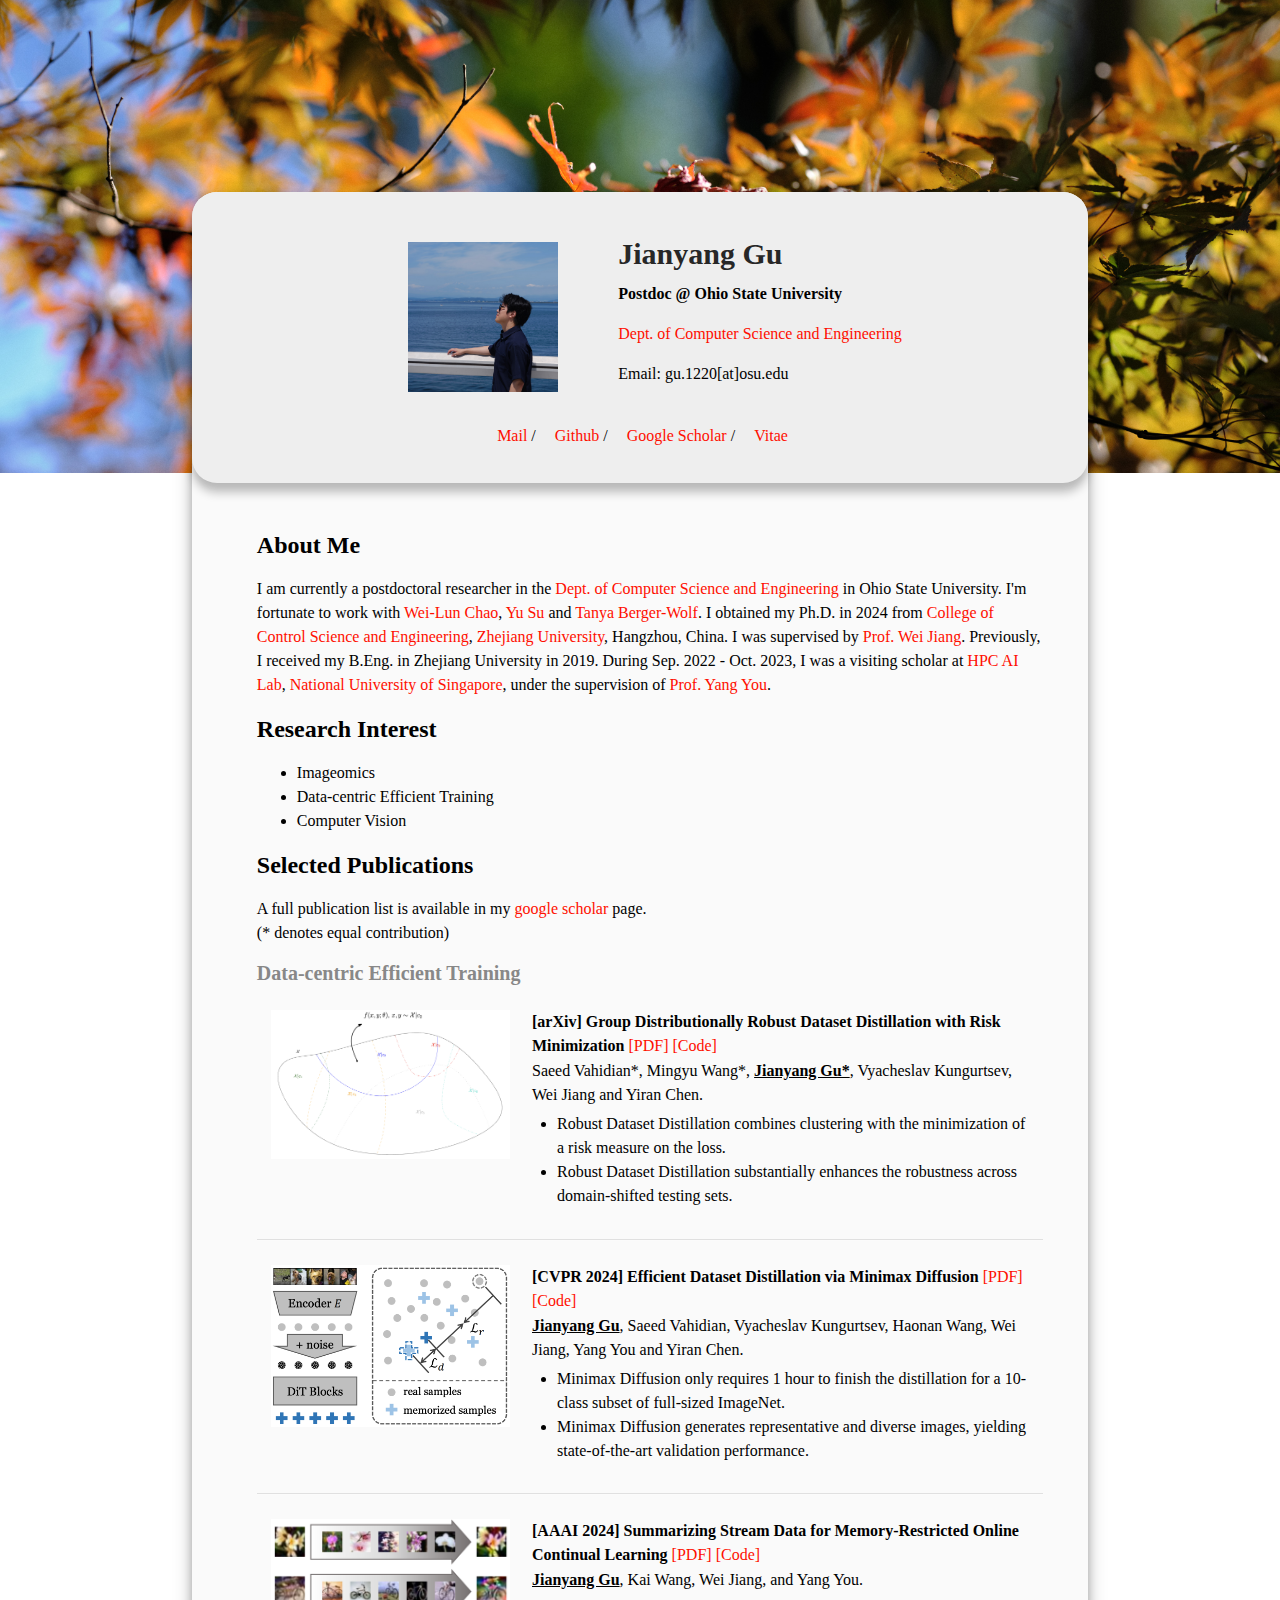
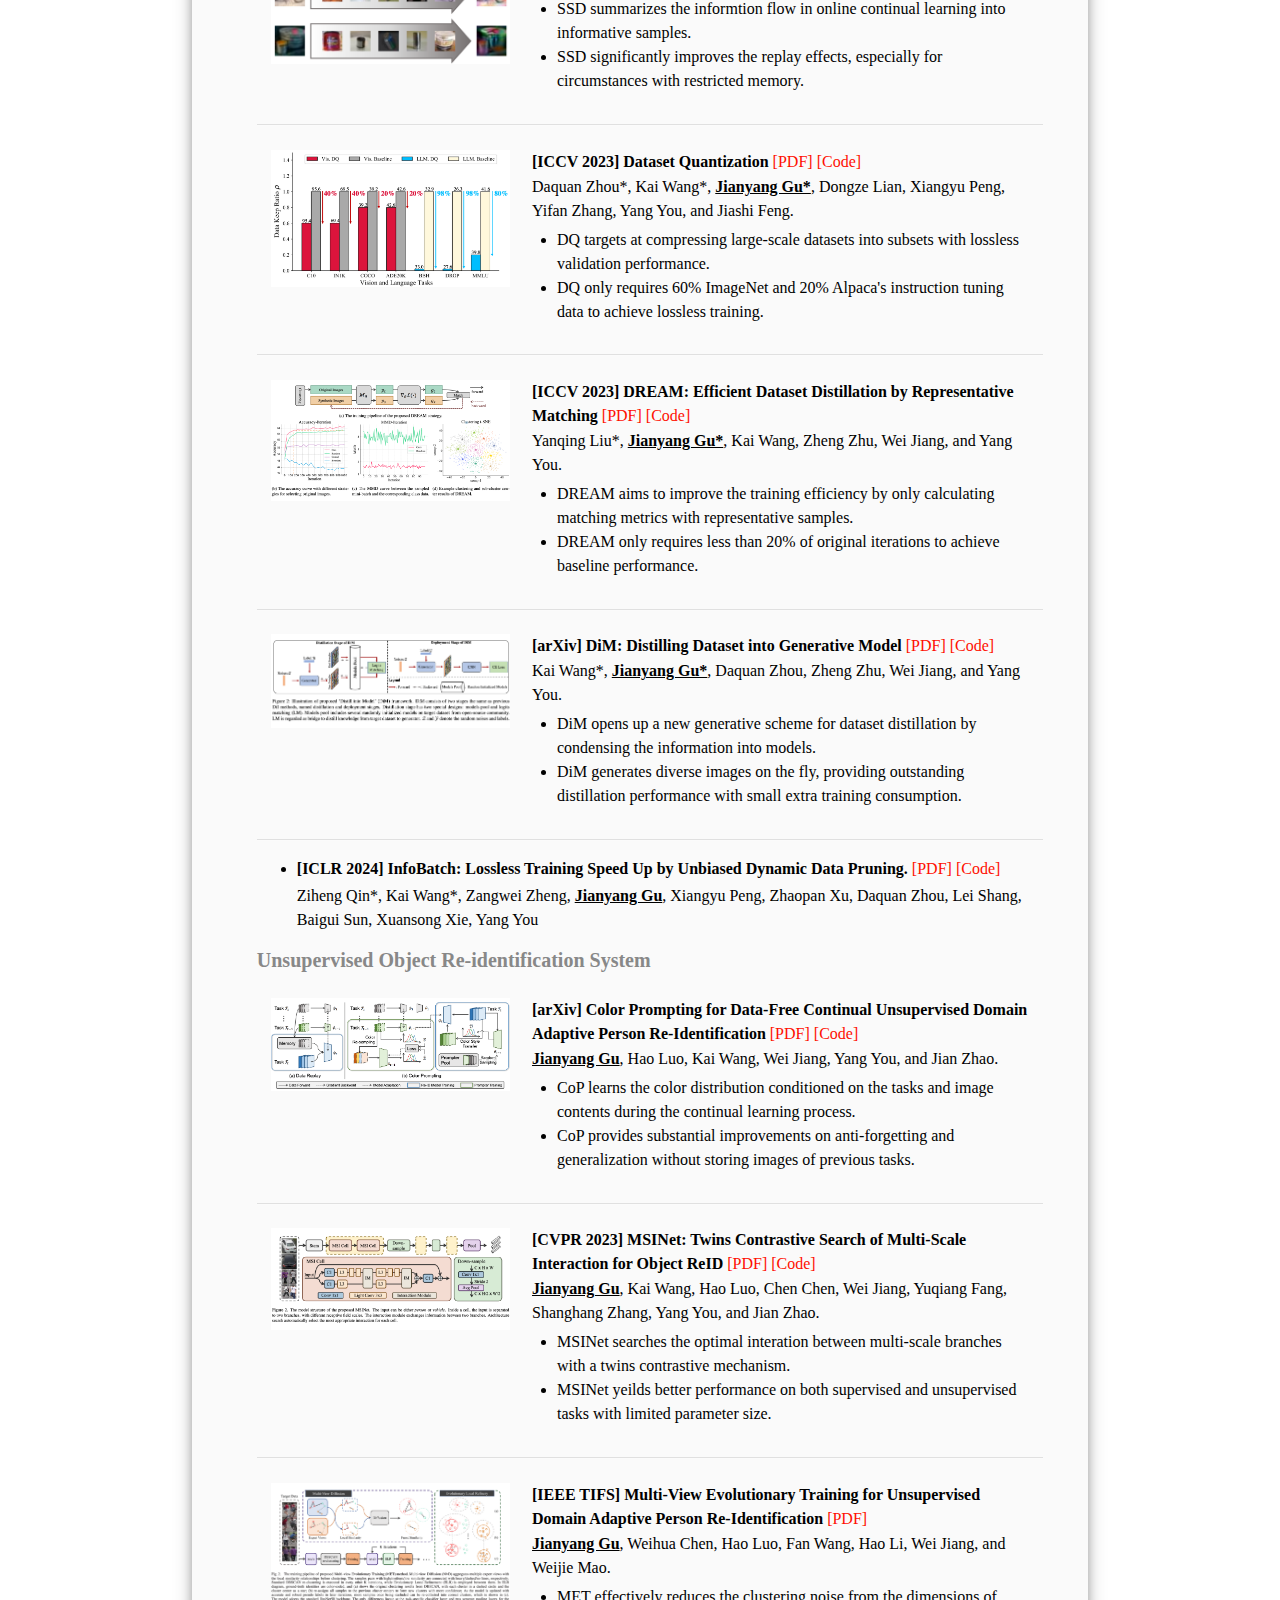
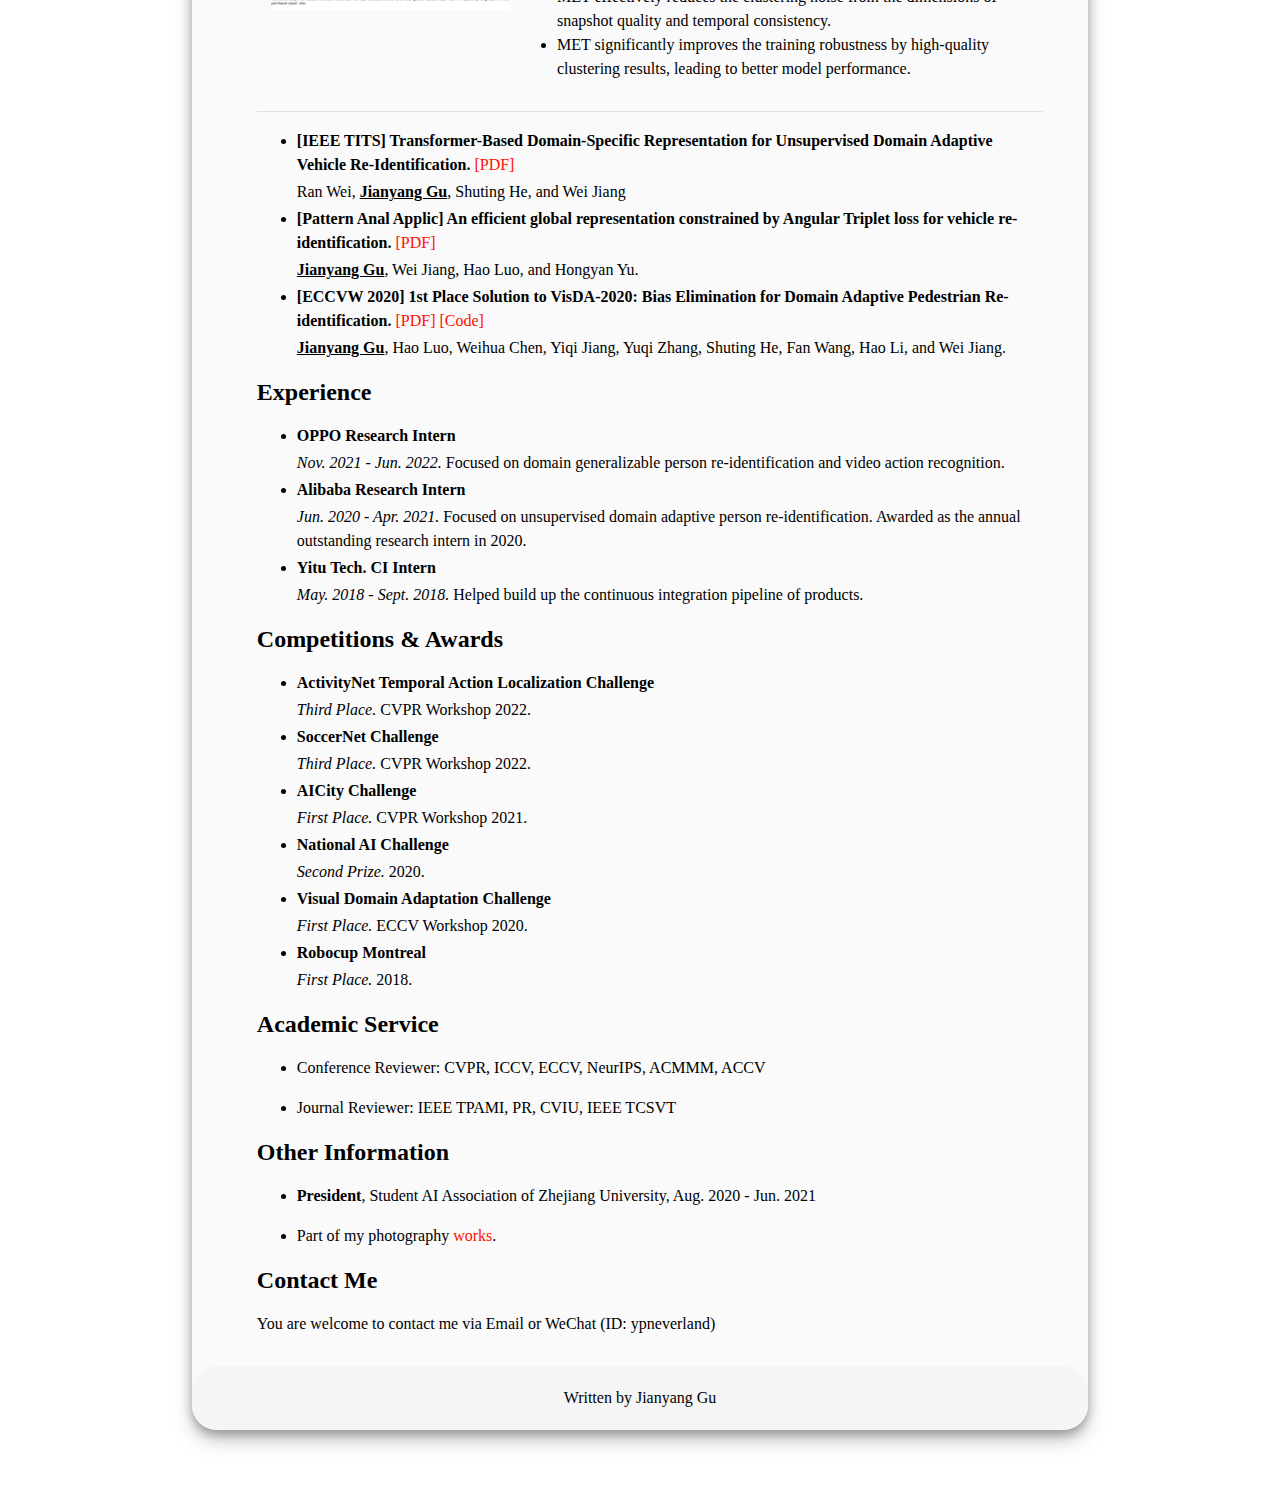
==== index.html @ fffe52c7 "update" ====
<!DOCTYPE html>
<html lang="en">
<head>

    <!-- Global site tag (gtag.js) - Google Analytics -->

    <title>Jianyang Gu's Page</title>

    <meta charset="utf-8">
    <!-- <link href='https://fonts.googleapis.com/css?family=Inconsolata:400,700' rel='stylesheet' type='text/css'> -->
    <meta name="viewport" content="width=device-width, initial-scale=1">
    <meta name="viewport" content="initial-scale=1.0, maximum-scale=1.0, user-scalable=no" />
    <link href="./css/index-mobile.css" rel="stylesheet" type="text/css" media="screen and (max-width: 1000px)">
    <link href="./css/index.css" rel="stylesheet" type="text/css" media="screen and (min-width: 1000px)">

    <script type="text/javascript">
        window.onload = function () {
            var totop = document.getElementById("totop-button")
            totop.style.display="none";

            totop.onclick = function () {
                window.scrollTo({
                    top: 0, behavior: "smooth"
                })
            }

            var pageHeight = 500;
            window.onscroll = function() {
                var backTop = document.documentElement.scrollTop || document.body.scrollTop;
                if (backTop > pageHeight) {
                    totop.style.display="block";
                } else {
                    totop.style.display="none";
                }
            }
        }
    </script>

    <style>
        body {
            background-image: url("imgs/background.jpg");
            background-repeat: no-repeat;
            background-position: right top;
            background-attachment: fixed;
            background-size: 100vmax;
        }
    </style>

</head>
<body>

    <div class="float-button">
        <button id="totop-button">
            &#9757
        </button>
    </div>

    <div class="wrapper">
        <div id="index-banner">
            <div id="index-banner-glass">
                <div class="container navbar">
                    <div class="navbar-frame frame-pull-left">
                        <img class="profile-picture alignable pull-right" src="./imgs/photo.jpg" />
                    </div>
                    <div class="navbar-content pull-left">
                        <a id="author-name" class="alignable pull-left author-name" href="">Jianyang Gu</a>
                        <br>
                        <p class="pull-left"><b>Postdoc @ Ohio State University</b></p>
                        <br>
                        <a class="pull-left">Dept. of Computer Science and Engineering</a>
                        <br>
                        <p class="pull-left">Email: gu.1220[at]osu.edu</p>
                    </div>
                </div>

                <ul id="navlist" class="navbar-ul">
                     <li class="alignable nav-list"><a href="mailto:gu.1220@osu.edu">Mail</a>
                     /
                     </li>
                     <li class="alignable nav-list"><a href="https://github.com/vimar-gu">Github</a>
                     /
                     </li>
                     <li class="alignable nav-list"><a href="https://scholar.google.com/citations?user=8ZXbT18AAAAJ&hl=en">Google Scholar</a>
                     /
                     </li>
                     <li class="alignable nav-list"><a href="./vitae.pdf">Vitae</a>
                     </li>
                </ul>
            </div>
        </div>

        <div style="clear:both"></div>

        <div class="content">
            <div class="container main">
                <h2>About Me</h2>
                <p>
                    I am currently a postdoctoral researcher in the
                    <a href="https://cse.osu.edu/">Dept. of Computer Science and Engineering</a>
                    in Ohio State University.
                    I'm fortunate to work with
                    <a href="https://sites.google.com/view/wei-lun-harry-chao/home">Wei-Lun Chao</a>,
                    <a href="https://ysu1989.github.io">Yu Su</a> and
                    <a href="https://cse.osu.edu/people/berger-wolf.1">Tanya Berger-Wolf</a>.
                    I obtained my Ph.D. in 2024 from 
                    <a href="http://cse.zju.edu.cn">College of Control Science and Engineering</a>, 
                    <a href="http://www.zju.edu.cn">Zhejiang University</a>, Hangzhou, China. 
                    I was supervised by 
                    <a href="https://person.zju.edu.cn/en/jiangwei">Prof. Wei Jiang</a>.
                    Previously, I received my B.Eng. in Zhejiang University in 2019.
                    During Sep. 2022 - Oct. 2023, I was a visiting scholar at <a href="https://ai.comp.nus.edu.sg/">HPC AI Lab</a>,
                    <a href="https://www.nus.edu.sg/">National University of Singapore</a>,
                    under the supervision of <a href="https://www.comp.nus.edu.sg/~youy/">Prof. Yang You</a>.
                </p>
                <div id="interests">
                    <h2>Research Interest</h2>
                    <ul>
                        <li>Imageomics</li>
                        <li>Data-centric Efficient Training</li>
                        <li>Computer Vision</li>
                    </ul>
                </div>
                <div id="publications" class="publications">
                    <h2>Selected Publications</h2>
                    <p>A full publication list is available in my <a href="https://scholar.google.com/citations?user=8ZXbT18AAAAJ&hl=en">google scholar</a> page.
                    <br>(* denotes equal contribution)</p>
                    <div class='year-block'>Data-centric Efficient Training</div>
                    <div class="card">
                        <div class="card-frame frame-pull-left">
                            <img class="card-picture alignable" src="./imgs/pubs/robust.png" />
                        </div>
                        <div class="card-content pull-left">
                            <p class="card-title alignable">[arXiv] Group Distributionally Robust Dataset Distillation with Risk Minimization
                            <a class="paper-url" href="https://arxiv.org/pdf/2402.04676.pdf">[PDF]</a>
                            <a class="paper-url" href="https://github.com/Mming11/RobustDatasetDistillation">[Code]</a>
                            <p class="paper-content">Saeed Vahidian*, Mingyu Wang*, <b><u>Jianyang Gu*</u></b>, Vyacheslav Kungurtsev, Wei Jiang and Yiran Chen.</p>
                            <ul class="paper-description">
                                <li>Robust Dataset Distillation combines clustering with the minimization of a risk measure on the loss.</li>
                                <li>Robust Dataset Distillation substantially enhances the robustness across domain-shifted testing sets.</li>
                            </ul>
                        </div>
                    </div>
                    <hr>
                    <div class="card">
                        <div class="card-frame frame-pull-left">
                            <img class="card-picture alignable" src="./imgs/pubs/minimaxdiffusion.png" />
                        </div>
                        <div class="card-content pull-left">
                            <p class="card-title alignable">[CVPR 2024] Efficient Dataset Distillation via Minimax Diffusion
                            <a class="paper-url" href="https://arxiv.org/pdf/2311.15529">[PDF]</a>
                            <a class="paper-url" href="https://github.com/vimar-gu/MinimaxDiffusion">[Code]</a></p>
                            <p class="paper-content"><b><u>Jianyang Gu</u></b>, Saeed Vahidian, Vyacheslav Kungurtsev, Haonan Wang, Wei Jiang, Yang You and Yiran Chen.</p>
                            <ul class="paper-description">
                                <li>Minimax Diffusion only requires 1 hour to finish the distillation for a 10-class subset of full-sized ImageNet.</li>
                                <li>Minimax Diffusion generates representative and diverse images, yielding state-of-the-art validation performance.</li>
                            </ul>
                        </div>
                    </div>
                    <hr>
                    <div class="card">
                        <div class="card-frame frame-pull-left">
                            <img class="card-picture alignable" src="./imgs/pubs/ssd.png" />
                        </div>
                        <div class="card-content pull-left">
                            <p class="card-title alignable">[AAAI 2024] Summarizing Stream Data for Memory-Restricted Online Continual Learning
                            <a class="paper-url" href="https://arxiv.org/pdf/2305.16645">[PDF]</a>
                            <a class="paper-url" href="https://github.com/vimar-gu/SSD">[Code]</a></p>
                            <p class="paper-content"><b><u>Jianyang Gu</u></b>, Kai Wang, Wei Jiang, and Yang You.</p>
                            <ul class="paper-description">
                                <li>SSD summarizes the informtion flow in online continual learning into informative samples.</li>
                                <li>SSD significantly improves the replay effects, especially for circumstances with restricted memory.</li>
                            </ul>
                        </div>
                    </div>
                    <hr>
                    <div class="card">
                        <div class="card-frame frame-pull-left">
                            <img class="card-picture alignable" src="./imgs/pubs/dq.png" />
                        </div>
                        <div class="card-content pull-left">
                            <p class="card-title alignable">[ICCV 2023] Dataset Quantization
                            <a class="paper-url" href="https://arxiv.org/abs/2308.10524">[PDF]</a>
                            <a class="paper-url" href="https://github.com/magic-research/Dataset_Quantization">[Code]</a></p>
                            <p class="paper-content">Daquan Zhou*, Kai Wang*, <b><u>Jianyang Gu*</u></b>, Dongze Lian, Xiangyu Peng, Yifan Zhang, Yang You, and Jiashi Feng.</p>
                            <ul class="paper-description">
                                <li>DQ targets at compressing large-scale datasets into subsets with lossless validation performance.</li>
                                <li>DQ only requires 60% ImageNet and 20% Alpaca's instruction tuning data to achieve lossless training.</li>
                            </ul>
                        </div>
                    </div>
                    <hr>
                    <div class="card">
                        <div class="card-frame frame-pull-left">
                            <img class="card-picture alignable" src="./imgs/pubs/dream.png" />
                        </div>
                        <div class="card-content pull-left">
                            <p class="card-title alignable">[ICCV 2023] DREAM: Efficient Dataset Distillation by Representative Matching
                            <a class="paper-url" href="https://arxiv.org/pdf/2302.14416">[PDF]</a>
                            <a class="paper-url" href="https://github.com/lyq312318224/DREAM">[Code]</a></p>
                            <p class="paper-content">Yanqing Liu*, <b><u>Jianyang Gu*</u></b>, Kai Wang, Zheng Zhu, Wei Jiang, and Yang You.</p>
                            <ul class="paper-description">
                                <li>DREAM aims to improve the training efficiency by only calculating matching metrics with representative samples.</li>
                                <li>DREAM only requires less than 20% of original iterations to achieve baseline performance.</li>
                            </ul>
                        </div>
                    </div>
                    <hr>
                    <div class="card">
                        <div class="card-frame frame-pull-left">
                            <img class="card-picture alignable" src="./imgs/pubs/dim.png" />
                        </div>
                        <div class="card-content pull-left">
                            <p class="card-title alignable">[arXiv] DiM: Distilling Dataset into Generative Model
                            <a class="paper-url" href="https://arxiv.org/pdf/2303.04707">[PDF]</a>
                            <a class="paper-url" href="https://github.com/vimar-gu/DiM">[Code]</a></p>
                            <p class="paper-content">Kai Wang*, <b><u>Jianyang Gu*</u></b>, Daquan Zhou, Zheng Zhu, Wei Jiang, and Yang You.</p>
                            <ul class="paper-description">
                                <li>DiM opens up a new generative scheme for dataset distillation by condensing the information into models.</li>
                                <li>DiM generates diverse images on the fly, providing outstanding distillation performance with small extra training consumption.</li>
                            </ul>
                        </div>
                    </div>
                    <hr>
                    <ul>
                        <li>
                            <p class="paper-head">[ICLR 2024] InfoBatch: Lossless Training Speed Up by Unbiased Dynamic Data Pruning.
                            <a class="paper-url" href="https://arxiv.org/pdf/2303.04947">[PDF]</a>
                            <a class="paper-url" href="https://github.com/NUS-HPC-AI-Lab/InfoBatch">[Code]</a></p>
                            <p class="paper-content">Ziheng Qin*, Kai Wang*, Zangwei Zheng, <b><u>Jianyang Gu</u></b>, Xiangyu Peng, Zhaopan Xu, Daquan Zhou, Lei Shang, Baigui Sun, Xuansong Xie, Yang You</p>
                        </li>
                    </ul>
                    <div class='year-block'>Unsupervised Object Re-identification System</div>
                    <div class="card">
                        <div class="card-frame frame-pull-left">
                            <img class="card-picture alignable" src="./imgs/pubs/colorprompt.png" />
                        </div>
                        <div class="card-content pull-left">
                            <p class="card-title alignable">[arXiv] Color Prompting for Data-Free Continual Unsupervised Domain Adaptive Person Re-Identification
                            <a class="paper-url" href="https://arxiv.org/abs/2308.10716">[PDF]</a>
                            <a class="paper-url" href="https://github.com/vimar-gu/ColorPromptReID">[Code]</a></p>
                            <p class="paper-content"><b><u>Jianyang Gu</u></b>, Hao Luo, Kai Wang, Wei Jiang, Yang You, and Jian Zhao.</p>
                            <ul class="paper-description">
                                <li>CoP learns the color distribution conditioned on the tasks and image contents during the continual learning process.</li>
                                <li>CoP provides substantial improvements on anti-forgetting and generalization without storing images of previous tasks.</li>
                            </ul>
                        </div>
                    </div>
                    <hr>
                    <div class="card">
                        <div class="card-frame frame-pull-left">
                            <img class="card-picture alignable" src="./imgs/pubs/msinet.png" />
                        </div>
                        <div class="card-content pull-left">
                            <p class="card-title alignable">[CVPR 2023] MSINet: Twins Contrastive Search of Multi-Scale Interaction for Object ReID
                            <a class="paper-url" href="https://arxiv.org/pdf/2303.07065">[PDF]</a>
                            <a class="paper-url" href="https://github.com/vimar-gu/MSINet">[Code]</a></p>
                            <p class="paper-content"><b><u>Jianyang Gu</u></b>, Kai Wang, Hao Luo, Chen Chen, Wei Jiang, Yuqiang Fang, Shanghang Zhang, Yang You, and Jian Zhao.</p>
                            <ul class="paper-description">
                                <li>MSINet searches the optimal interation between multi-scale branches with a twins contrastive mechanism.</li>
                                <li>MSINet yeilds better performance on both supervised and unsupervised tasks with limited parameter size.</li>
                            </ul>
                        </div>
                    </div>
                    <hr>
                    <div class="card">
                        <div class="card-frame frame-pull-left">
                            <img class="card-picture alignable" src="./imgs/pubs/met.png" />
                        </div>
                        <div class="card-content pull-left">
                            <p class="card-title alignable">[IEEE TIFS] Multi-View Evolutionary Training for Unsupervised Domain Adaptive Person Re-Identification
                            <a class="paper-url" href="https://ieeexplore.ieee.org/abstract/document/9672094/">[PDF]</a></p>
                            <p class="paper-content"><b><u>Jianyang Gu</u></b>, Weihua Chen, Hao Luo, Fan Wang, Hao Li, Wei Jiang, and Weijie Mao.</p>
                            <ul class="paper-description">
                                <li>MET effectively reduces the clustering noise from the dimensions of snapshot quality and temporal consistency.</li>
                                <li>MET significantly improves the training robustness by high-quality clustering results, leading to better model performance.</li>
                            </ul>
                        </div>
                    </div>
                    <hr>
                    <ul>
                        <li>
                            <p class="paper-head">[IEEE TITS] Transformer-Based Domain-Specific Representation for Unsupervised Domain Adaptive Vehicle Re-Identification.
                            <a class="paper-url" href="https://ieeexplore.ieee.org/abstract/document/9967437">[PDF]</a></p>
                            <p class="paper-content">Ran Wei, <b><u>Jianyang Gu</u></b>, Shuting He, and Wei Jiang</p>
                        </li>
                        <li>
                            <p class="paper-head">[Pattern Anal Applic] An efficient global representation constrained by Angular Triplet loss for vehicle re-identification.
                            <a class="paper-url" href="https://link.springer.com/article/10.1007/s10044-020-00900-w">[PDF]</a></p>
                            <p class="paper-content"><b><u>Jianyang Gu</u></b>, Wei Jiang, Hao Luo, and Hongyan Yu.</p>
                        </li>
                        <li>
                            <p class="paper-head">[ECCVW 2020] 1st Place Solution to VisDA-2020: Bias Elimination for Domain Adaptive Pedestrian Re-identification.
                            <a class="paper-url" href="https://arxiv.org/pdf/2012.13498">[PDF]</a> <a class="paper-url" href="https://github.com/vimar-gu/Bias-Eliminate-DA-ReID">[Code]</a></p>
                            <p class="paper-content"><b><u>Jianyang Gu</u></b>, Hao Luo, Weihua Chen, Yiqi Jiang, Yuqi Zhang, Shuting He, Fan Wang, Hao Li, and Wei Jiang.</p>
                        </li>
                    </ul>
                </div>
                <div id="experiences">
                    <h2>Experience</h2>
                    <ul>
                        <li>
                            <p class="exp-head">OPPO Research Intern</p>
                            <p class="exp-content"><i>Nov. 2021 - Jun. 2022. </i>Focused on domain generalizable person re-identification and video action recognition.</p>
                        </li>
                        <li>
                            <p class="exp-head">Alibaba Research Intern</p>
                            <p class="exp-content"><i>Jun. 2020 - Apr. 2021. </i>Focused on unsupervised domain adaptive person re-identification.
                            Awarded as the annual outstanding research intern in 2020.</p>
                        </li>
                        <li>
                            <p class="exp-head">Yitu Tech. CI Intern</p>
                            <p class="exp-content"><i>May. 2018 - Sept. 2018. </i>Helped build up the continuous integration pipeline of products.</p>
                        </li>
                    </ul>
                </div>
                <div id="awards">
                    <h2>Competitions & Awards</h2>
                    <ul>
                        <li>
                            <p class="exp-head">ActivityNet Temporal Action Localization Challenge</p>
                            <p class="exp-content"><i>Third Place. </i>CVPR Workshop 2022.</p>
                        </li>
                        <li>
                            <p class="exp-head">SoccerNet Challenge</p>
                            <p class="exp-content"><i>Third Place. </i>CVPR Workshop 2022.</p>
                        </li>
                        <li>
                            <p class="exp-head">AICity Challenge</p>
                            <p class="exp-content"><i>First Place. </i>CVPR Workshop 2021.</p>
                        </li>
                        <li>
                            <p class="exp-head">National AI Challenge</p>
                            <p class="exp-content"><i>Second Prize. </i>2020.</p>
                        </li>
                        <li>
                            <p class="exp-head">Visual Domain Adaptation Challenge</p>
                            <p class="exp-content"><i>First Place. </i>ECCV Workshop 2020.</p>
                        </li>
                        <li>
                            <p class="exp-head">Robocup Montreal</p>
                            <p class="exp-content"><i>First Place. </i>2018.</p>
                        </li>
                    </ul>
                </div>
                <div id="service">
                    <h2>Academic Service</h2>
                    <ul>
                        <li>
                            <p>Conference Reviewer: CVPR, ICCV, ECCV, NeurIPS, ACMMM, ACCV</p>
                        </li>
                        <li>
                            <p>Journal Reviewer: IEEE TPAMI, PR, CVIU, IEEE TCSVT</p>
                        </li>
                    </ul>
                </div>
                <div id="other-info">
                    <h2>Other Information</h2>
                    <ul>
                        <li>
                            <p><b>President</b>, Student AI Association of Zhejiang University, Aug. 2020 - Jun. 2021</p>
                        </li>
                        <li>
                            <p>Part of my photography <a href="https://unsplash.com/@ypbehere">works</a>.</p>
                        </li>
                    </ul>
                </div>
                <div id="contact">
                    <h2>Contact Me</h2>
                    <p>You are welcome to contact me via Email or WeChat (ID: ypneverland)</p>
                </div>
            </div>
        </div>

        <div id="tail">
            <div id="tail-glass">
                Written by Jianyang Gu
            </div>
        </div>
    </div>
    <div style=" height:25px " ></div>
</body>
<footer>
</footer>
---- css/index-mobile.css ----
html{height:100%;margin:0;padding:0}
body{margin:0;font-family:"Georgia";font-size:14px;line-height:20px;height:100%}

a{text-decoration:none;color:#FF0F00}
a:hover{text-decoration:underline}

hr{border:0;height:0;border-top:1px solid rgba(0,0,0,0.1);border-bottom:1px solid rgba(255,255,255,0.3)}

.wrapper{border-radius: 25px;min-height:99%;width:90%;margin-left:5%;margin-top:25%;
    box-shadow: 0 5px 10px rgba(0, 0, 0, 0.25), 0 10px 20px rgba(0, 0, 0, 0.22);
    background-color: #fafafa;}

#index-banner{background-position: center center}
#index-banner-glass{border-radius: 25px;padding: 50px 0 30px 0; background-color: #eeeeee;text-align: center;
    box-shadow: 0 5px 5px rgba(0, 0, 0, 0.05), 0 10px 10px rgba(0, 0, 0, 0.22);
}

.container{margin:auto}

.navbar{padding:0;display: inline-block}
.author-name{padding:0;font-weight:bold;display: inline-block}
.navbar-frame{height:150px;width:180px;margin-left:27.5%;margin-bottom:5%}
.navbar-content{height: 150px;margin-left:5%}

#author-name{font-size:30px;color:#272727;display:inline-block;font-weight: bold}

.navbar-ul{margin: 0 auto;padding:5px 0 5px 0; text-align: center;}
.nav-list{list-style-type:none;margin:0 5px 0 10px}
.alignable,.pull-left,.pull-right{display:inline-block}
.frame-pull-left{}
.pull-left{}
.pull-right{}

#navlist{margin-top: 20px}
/*@media (max-width: 800px){.container{max-width:600px;transition:0.3s ease all}}*/
/*@media (max-width: 650px){.container{max-width:83%}.navbar-ul{margin-top:5px}}*/
/*@media (max-width: 500px){.navbar{text-align:center;padding:50px 0px 0px 0px}
#author-name{width:100%;float:none}
#navlist{padding:10px 0 10px 0;margin:0;display:block;float:none;text-align:center;width:100%}
#navlist li.alignable,#navlist li.pull-left,#navlist li.pull-right{display:inline-block}
#navlist li.pull-left{float:none}
#navlist li.nav-list{margin:0}}*/

.container .profile-picture{height:150px;width:150px}
.profile-content{margin-left: 350px;position: relative;display: block}
/*p .container .profile-picture{padding:0;margin:0}*/
/*.container img{text-align:center;width:100%}*/


.content{width: 90%; margin: 50px 5% 0 5%; margin-top: 50px;}
/* .main{margin-left: 1%} */


/*#projects{width: 100%}*/
.card{border-radius: 15px; display: inline-block; width: 100%;}
.card:hover{box-shadow: 0 2px 5px rgba(0, 0, 0, 0.15), 0 5px 5px rgba(0, 0, 0, 0.1); background-color: #dddddd;}
.card-frame{text-align: center; margin-top: 10px;}
.card-content{margin: 10px;}
.card-picture{width: 300px; max-width: 60%;}
.card-title{margin: 0 0 0 0; font-weight: bold; display: inline-block;}

.paper-head{margin:3px 0 3px 0;font-weight:bold;}
.paper-content{margin:1px 0 1px 0}
.paper-url{font-weight: normal;}
.paper-description{margin:5px 0 0 0; padding-left: 25px;}

.exp-head{margin:3px 0 3px 0;font-weight:bold;}
.exp-content{margin:1px 0 1px 0}

.year-block{font-weight:bold;color:#888888;font-size:20px; margin-bottom: 10px;}

.float-button{display: "none"}

#tail{border-radius: 25px;background-position: center center; margin: 30px 0}
#tail-glass{border-radius: 25px;padding: 20px 0 20px 0; background-color: rgb(245, 245, 245);text-align: center}
---- css/index.css ----
html{height:100%;margin:0;padding:0;scroll-behavior:smooth}
body{margin:0;font-family:"Georgia";line-height:24px;height:100%}

a{text-decoration:none;color:#FF0F00}
a:hover{text-decoration:underline}

hr{border:0;height:0;border-top:1px solid rgba(0,0,0,0.1);border-bottom:1px solid rgba(255,255,255,0.3)}

.wrapper{border-radius: 25px;min-height:99%;width:70%;margin-left:15%;margin-top:15%;
    box-shadow: 0 5px 10px rgba(0, 0, 0, 0.25), 0 10px 20px rgba(0, 0, 0, 0.22);
    background-color: #fafafa;}

#index-banner{background-size: auto 100%; background-position: center center}
#index-banner-glass{border-radius: 25px;padding: 50px 0 30px 0; background-color: #eeeeee;text-align: center;
    box-shadow: 0 5px 5px rgba(0, 0, 0, 0.05), 0 10px 10px rgba(0, 0, 0, 0.22);
}

.container{margin:auto}

.navbar{padding:0;display: inline-block}
.navbar-frame{height:150px;width:180px;margin:auto}
.navbar-content{height: 150px;margin-left: 60px}

#author-name{font-size:30px;color:#272727;display:inline-block;font-weight: bold}

.navbar-ul{margin: 0 auto;padding:5px 0 5px 0; text-align: center;}
.nav-list{list-style-type:none;margin:0 5px 0 10px}
.alignable,.pull-left,.pull-right{display:inline-block}
.frame-pull-left{float:left}
.pull-left{float:left}
.pull-right{float:right}

#navlist{margin-top: 20px}
/*@media (max-width: 800px){.container{max-width:600px;transition:0.3s ease all}}*/
/*@media (max-width: 650px){.container{max-width:83%}.navbar-ul{margin-top:5px}}*/
/*@media (max-width: 500px){.navbar{text-align:center;padding:50px 0px 0px 0px}
#author-name{width:100%;float:none}
#navlist{padding:10px 0 10px 0;margin:0;display:block;float:none;text-align:center;width:100%}
#navlist li.alignable,#navlist li.pull-left,#navlist li.pull-right{display:inline-block}
#navlist li.pull-left{float:none}
#navlist li.nav-list{margin:0}}*/

.container .profile-picture{height:150px;width:150px}
.profile-content{margin-left: 350px;position: relative;display: block}
/*p .container .profile-picture{padding:0;margin:0}*/
/*.container img{text-align:center;width:100%}*/


.content{width: 90%; margin: auto; margin-top: 50px;}
.main{margin-left: 20px}


/*#projects{width: 100%}*/
.card{border-radius: 15px; padding:0; display: inline-block;}
.card-frame{width:32%; text-align: center; margin: 2% 0 2% 1%;}
.card-content{margin: 2%; width: 63%}
.card:hover{box-shadow: 0 2px 5px rgba(0, 0, 0, 0.15), 0 5px 5px rgba(0, 0, 0, 0.1); background-color: #dddddd}
.card-picture{max-width: 95%;}
.card-title{margin: 0 0 0 0; font-weight: bold; display: inline-block;}

.paper-head{margin:3px 0 3px 0;font-weight:bold;}
.paper-content{margin:1px 0 1px 0}
.paper-url{font-weight: normal;}
.paper-description{margin:5px 0 0 0; padding-left: 25px;}

.exp-head{margin:3px 0 3px 0;font-weight:bold;}
.exp-content{margin:1px 0 1px 0}

.year-block{font-weight:bold;color:#888888;font-size:20px; margin-bottom: 10px;}

.float-button{position: fixed; height: 50px; width: 50px; bottom: 90px; right: 50px}
#totop-button{border-radius: 50%; cursor: pointer; border: none; font-size: 16px; line-height: 48px; width: 48px; text-align: center;}
#totop-button:hover {background-color: #FFAFAA; color: "white";box-shadow: 0 2px 2px rgba(0,0,0,0.2), 0 2px 2px rgba(0,0,0,0.2)}

#tail{border-radius: 25px;background-position: center center; margin: 30px 0}
#tail-glass{border-radius: 25px;padding: 20px 0 20px 0; background-color: rgb(245, 245, 245);text-align: center}
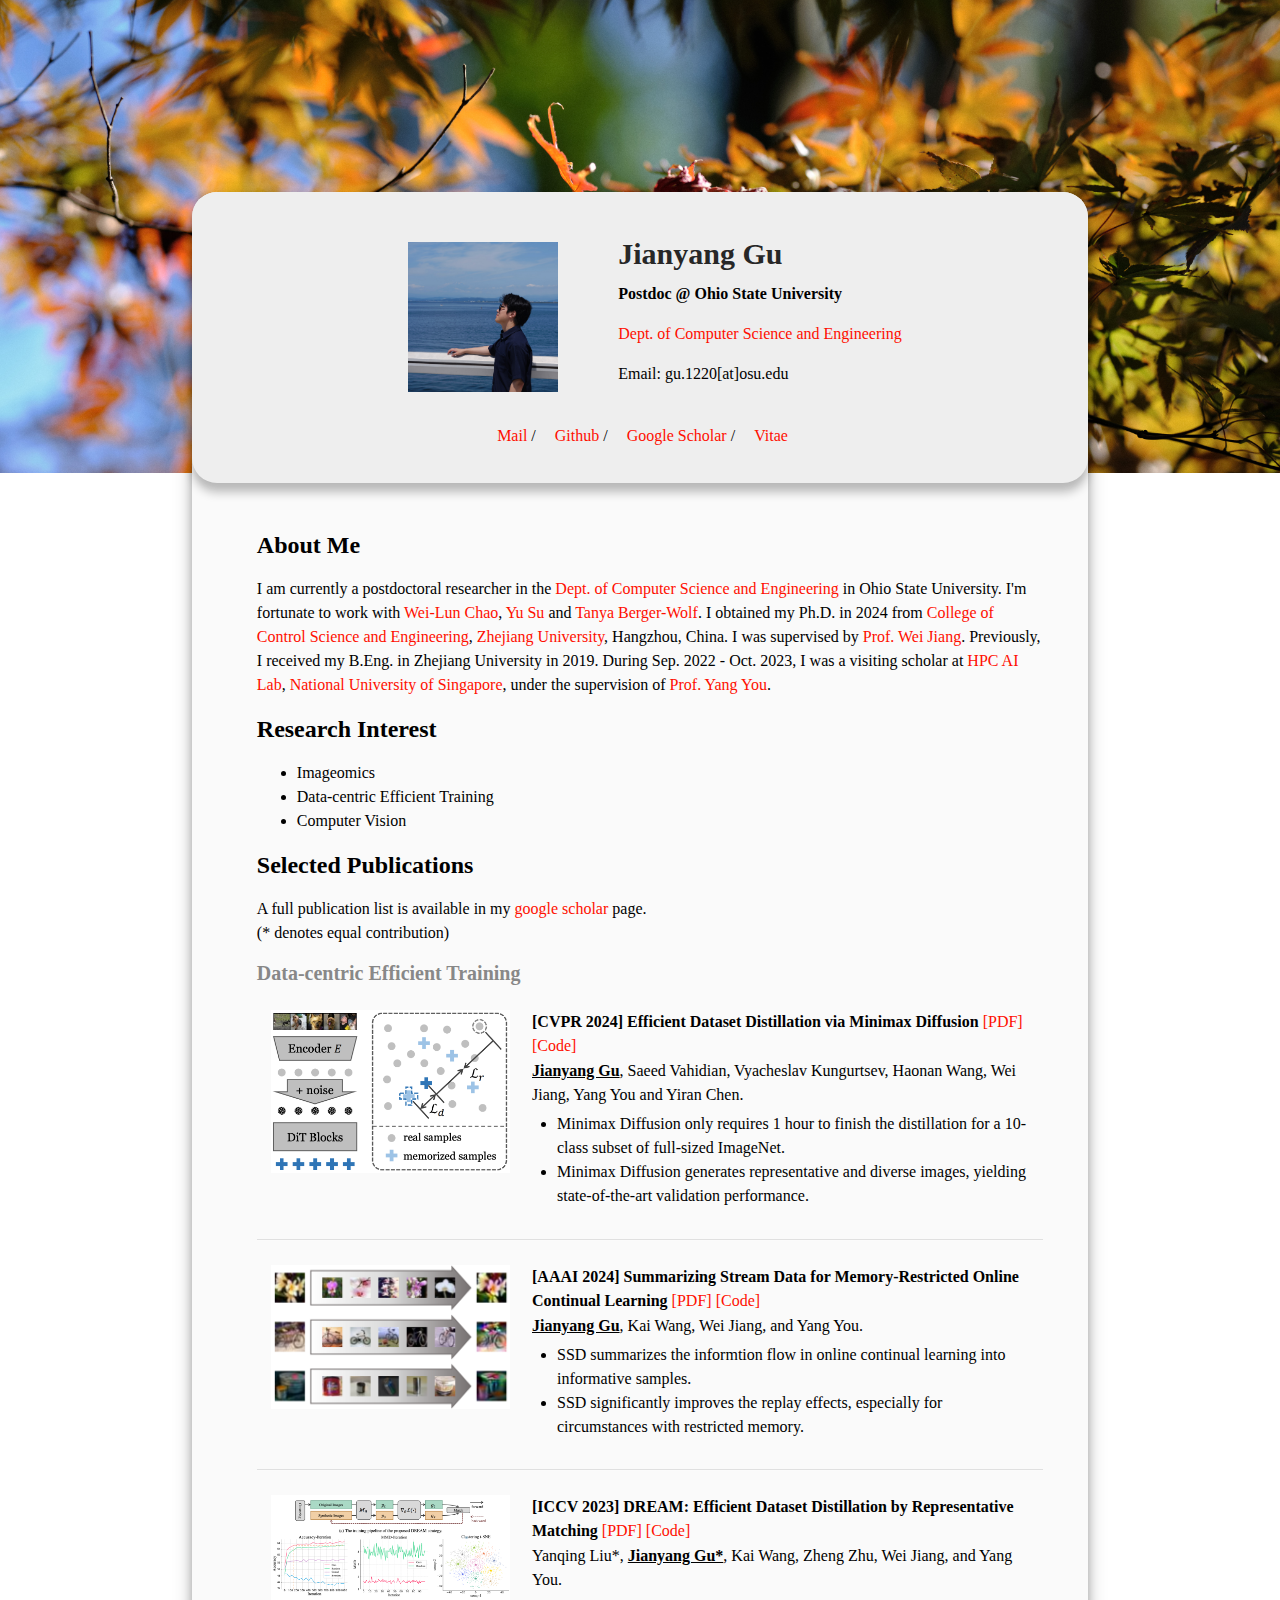
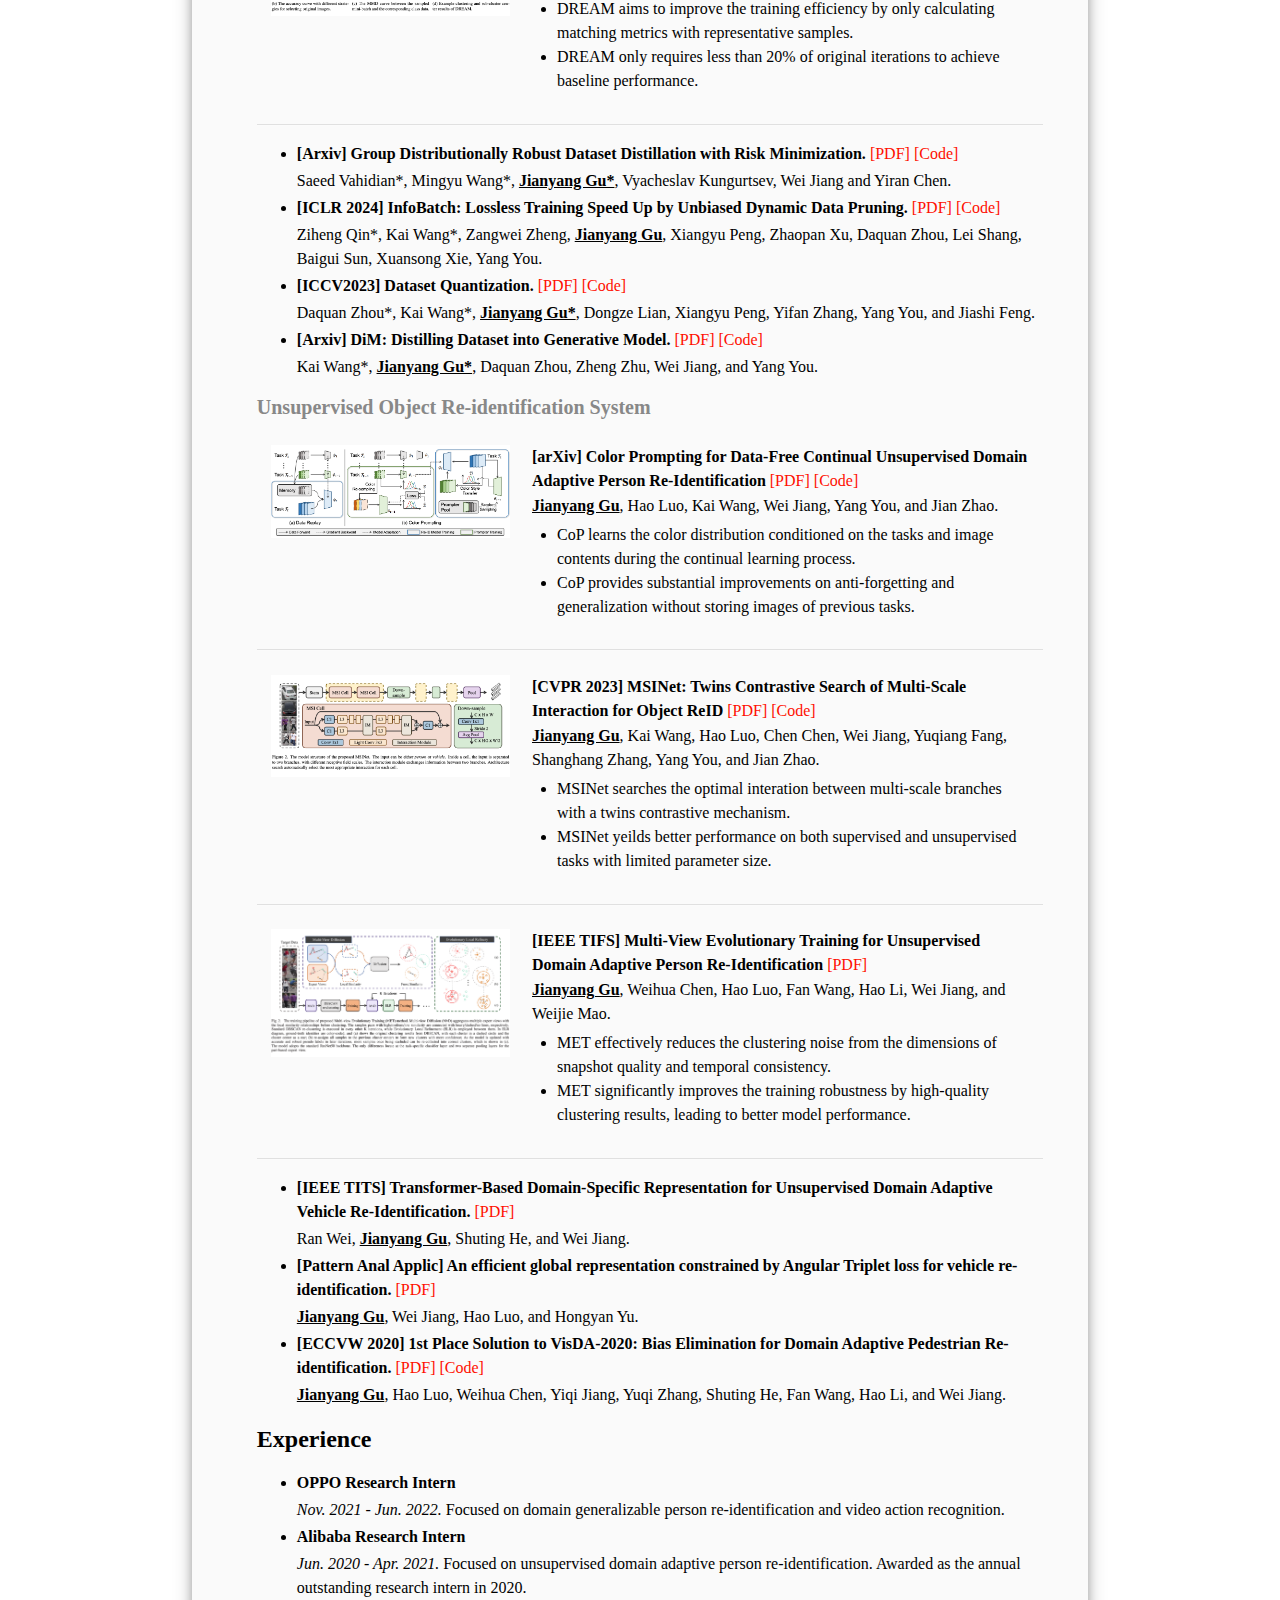
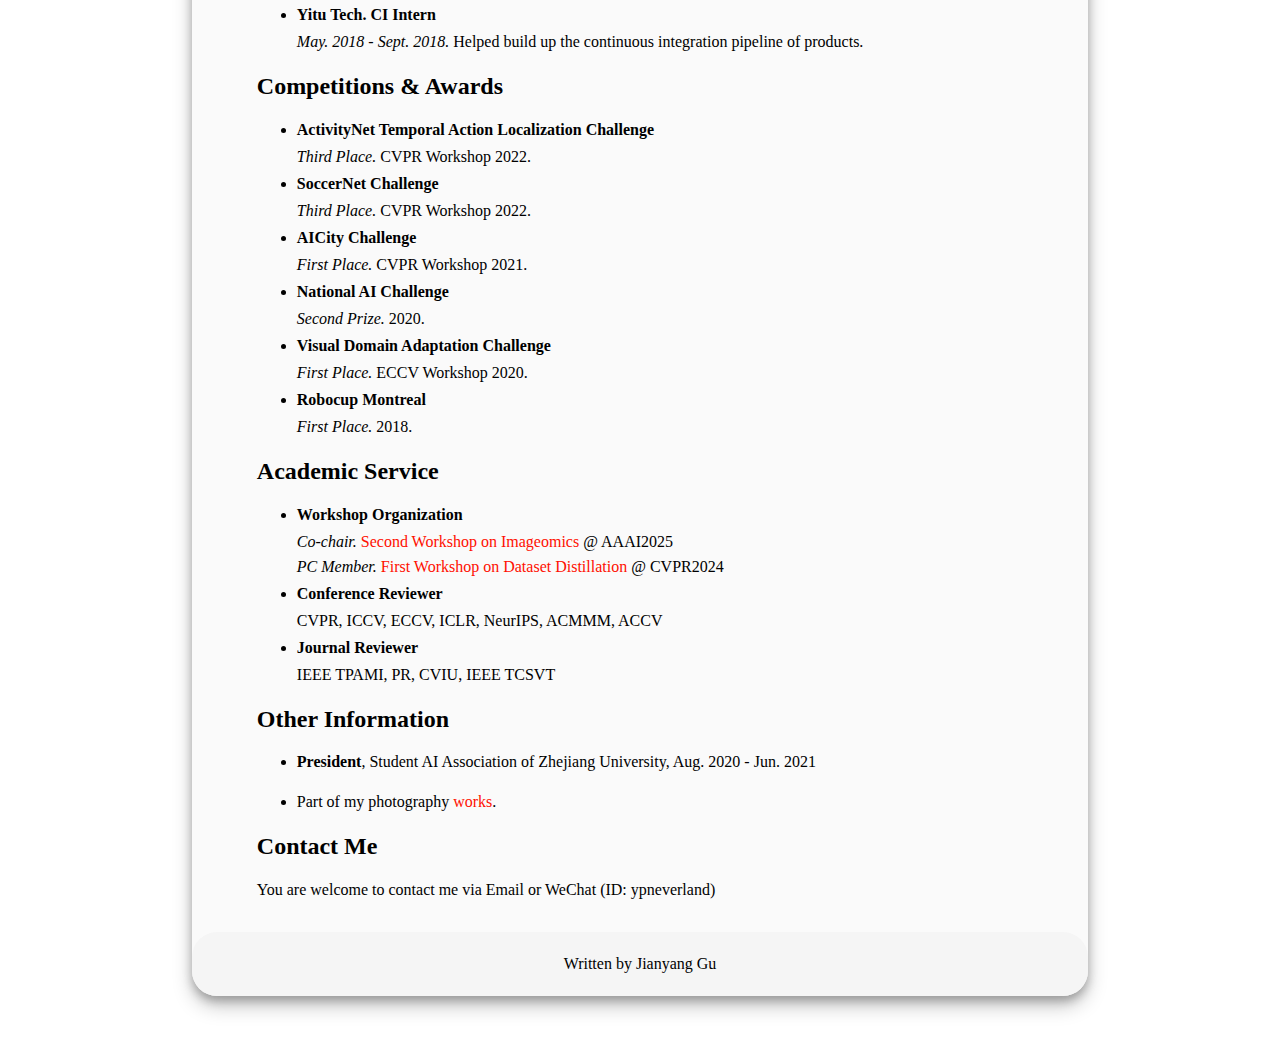
==== commit 27513d48: "update" ====
--- a/index.html
+++ b/index.html
@@ -127,6 +127,54 @@
                     <div class='year-block'>Data-centric Efficient Training</div>
                     <div class="card">
                         <div class="card-frame frame-pull-left">
+                            <img class="card-picture alignable" src="./imgs/pubs/minimaxdiffusion.png" />
+                        </div>
+                        <div class="card-content pull-left">
+                            <p class="card-title alignable">[CVPR 2024] Efficient Dataset Distillation via Minimax Diffusion
+                            <a class="paper-url" href="https://arxiv.org/pdf/2311.15529">[PDF]</a>
+                            <a class="paper-url" href="https://github.com/vimar-gu/MinimaxDiffusion">[Code]</a></p>
+                            <p class="paper-content"><b><u>Jianyang Gu</u></b>, Saeed Vahidian, Vyacheslav Kungurtsev, Haonan Wang, Wei Jiang, Yang You and Yiran Chen.</p>
+                            <ul class="paper-description">
+                                <li>Minimax Diffusion only requires 1 hour to finish the distillation for a 10-class subset of full-sized ImageNet.</li>
+                                <li>Minimax Diffusion generates representative and diverse images, yielding state-of-the-art validation performance.</li>
+                            </ul>
+                        </div>
+                    </div>
+                    <hr>
+                    <div class="card">
+                        <div class="card-frame frame-pull-left">
+                            <img class="card-picture alignable" src="./imgs/pubs/ssd.png" />
+                        </div>
+                        <div class="card-content pull-left">
+                            <p class="card-title alignable">[AAAI 2024] Summarizing Stream Data for Memory-Restricted Online Continual Learning
+                            <a class="paper-url" href="https://arxiv.org/pdf/2305.16645">[PDF]</a>
+                            <a class="paper-url" href="https://github.com/vimar-gu/SSD">[Code]</a></p>
+                            <p class="paper-content"><b><u>Jianyang Gu</u></b>, Kai Wang, Wei Jiang, and Yang You.</p>
+                            <ul class="paper-description">
+                                <li>SSD summarizes the informtion flow in online continual learning into informative samples.</li>
+                                <li>SSD significantly improves the replay effects, especially for circumstances with restricted memory.</li>
+                            </ul>
+                        </div>
+                    </div>
+                    <hr>
+                    <div class="card">
+                        <div class="card-frame frame-pull-left">
+                            <img class="card-picture alignable" src="./imgs/pubs/dream.png" />
+                        </div>
+                        <div class="card-content pull-left">
+                            <p class="card-title alignable">[ICCV 2023] DREAM: Efficient Dataset Distillation by Representative Matching
+                            <a class="paper-url" href="https://arxiv.org/pdf/2302.14416">[PDF]</a>
+                            <a class="paper-url" href="https://github.com/lyq312318224/DREAM">[Code]</a></p>
+                            <p class="paper-content">Yanqing Liu*, <b><u>Jianyang Gu*</u></b>, Kai Wang, Zheng Zhu, Wei Jiang, and Yang You.</p>
+                            <ul class="paper-description">
+                                <li>DREAM aims to improve the training efficiency by only calculating matching metrics with representative samples.</li>
+                                <li>DREAM only requires less than 20% of original iterations to achieve baseline performance.</li>
+                            </ul>
+                        </div>
+                    </div>
+                    <hr>
+                    <!-- <div class="card">
+                        <div class="card-frame frame-pull-left">
                             <img class="card-picture alignable" src="./imgs/pubs/robust.png" />
                         </div>
                         <div class="card-content pull-left">
@@ -140,93 +188,31 @@
                             </ul>
                         </div>
                     </div>
-                    <hr>
-                    <div class="card">
-                        <div class="card-frame frame-pull-left">
-                            <img class="card-picture alignable" src="./imgs/pubs/minimaxdiffusion.png" />
-                        </div>
-                        <div class="card-content pull-left">
-                            <p class="card-title alignable">[CVPR 2024] Efficient Dataset Distillation via Minimax Diffusion
-                            <a class="paper-url" href="https://arxiv.org/pdf/2311.15529">[PDF]</a>
-                            <a class="paper-url" href="https://github.com/vimar-gu/MinimaxDiffusion">[Code]</a></p>
-                            <p class="paper-content"><b><u>Jianyang Gu</u></b>, Saeed Vahidian, Vyacheslav Kungurtsev, Haonan Wang, Wei Jiang, Yang You and Yiran Chen.</p>
-                            <ul class="paper-description">
-                                <li>Minimax Diffusion only requires 1 hour to finish the distillation for a 10-class subset of full-sized ImageNet.</li>
-                                <li>Minimax Diffusion generates representative and diverse images, yielding state-of-the-art validation performance.</li>
-                            </ul>
-                        </div>
-                    </div>
-                    <hr>
-                    <div class="card">
-                        <div class="card-frame frame-pull-left">
-                            <img class="card-picture alignable" src="./imgs/pubs/ssd.png" />
-                        </div>
-                        <div class="card-content pull-left">
-                            <p class="card-title alignable">[AAAI 2024] Summarizing Stream Data for Memory-Restricted Online Continual Learning
-                            <a class="paper-url" href="https://arxiv.org/pdf/2305.16645">[PDF]</a>
-                            <a class="paper-url" href="https://github.com/vimar-gu/SSD">[Code]</a></p>
-                            <p class="paper-content"><b><u>Jianyang Gu</u></b>, Kai Wang, Wei Jiang, and Yang You.</p>
-                            <ul class="paper-description">
-                                <li>SSD summarizes the informtion flow in online continual learning into informative samples.</li>
-                                <li>SSD significantly improves the replay effects, especially for circumstances with restricted memory.</li>
-                            </ul>
-                        </div>
-                    </div>
-                    <hr>
-                    <div class="card">
-                        <div class="card-frame frame-pull-left">
-                            <img class="card-picture alignable" src="./imgs/pubs/dq.png" />
-                        </div>
-                        <div class="card-content pull-left">
-                            <p class="card-title alignable">[ICCV 2023] Dataset Quantization
+                    <hr> -->
+                    <ul>
+                        <li>
+                            <p class="paper-head">[Arxiv] Group Distributionally Robust Dataset Distillation with Risk Minimization.
+                            <a class="paper-url" href="https://arxiv.org/pdf/2402.04676.pdf">[PDF]</a>
+                            <a class="paper-url" href="https://github.com/Mming11/RobustDatasetDistillation">[Code]</a></p>
+                            <p class="paper-content">Saeed Vahidian*, Mingyu Wang*, <b><u>Jianyang Gu*</u></b>, Vyacheslav Kungurtsev, Wei Jiang and Yiran Chen.</p>
+                        </li>
+                        <li>
+                            <p class="paper-head">[ICLR 2024] InfoBatch: Lossless Training Speed Up by Unbiased Dynamic Data Pruning.
+                            <a class="paper-url" href="https://arxiv.org/pdf/2303.04947">[PDF]</a>
+                            <a class="paper-url" href="https://github.com/NUS-HPC-AI-Lab/InfoBatch">[Code]</a></p>
+                            <p class="paper-content">Ziheng Qin*, Kai Wang*, Zangwei Zheng, <b><u>Jianyang Gu</u></b>, Xiangyu Peng, Zhaopan Xu, Daquan Zhou, Lei Shang, Baigui Sun, Xuansong Xie, Yang You.</p>
+                        </li>
+                        <li>
+                            <p class="paper-head">[ICCV2023] Dataset Quantization.
                             <a class="paper-url" href="https://arxiv.org/abs/2308.10524">[PDF]</a>
                             <a class="paper-url" href="https://github.com/magic-research/Dataset_Quantization">[Code]</a></p>
                             <p class="paper-content">Daquan Zhou*, Kai Wang*, <b><u>Jianyang Gu*</u></b>, Dongze Lian, Xiangyu Peng, Yifan Zhang, Yang You, and Jiashi Feng.</p>
-                            <ul class="paper-description">
-                                <li>DQ targets at compressing large-scale datasets into subsets with lossless validation performance.</li>
-                                <li>DQ only requires 60% ImageNet and 20% Alpaca's instruction tuning data to achieve lossless training.</li>
-                            </ul>
-                        </div>
-                    </div>
-                    <hr>
-                    <div class="card">
-                        <div class="card-frame frame-pull-left">
-                            <img class="card-picture alignable" src="./imgs/pubs/dream.png" />
-                        </div>
-                        <div class="card-content pull-left">
-                            <p class="card-title alignable">[ICCV 2023] DREAM: Efficient Dataset Distillation by Representative Matching
-                            <a class="paper-url" href="https://arxiv.org/pdf/2302.14416">[PDF]</a>
-                            <a class="paper-url" href="https://github.com/lyq312318224/DREAM">[Code]</a></p>
-                            <p class="paper-content">Yanqing Liu*, <b><u>Jianyang Gu*</u></b>, Kai Wang, Zheng Zhu, Wei Jiang, and Yang You.</p>
-                            <ul class="paper-description">
-                                <li>DREAM aims to improve the training efficiency by only calculating matching metrics with representative samples.</li>
-                                <li>DREAM only requires less than 20% of original iterations to achieve baseline performance.</li>
-                            </ul>
-                        </div>
-                    </div>
-                    <hr>
-                    <div class="card">
-                        <div class="card-frame frame-pull-left">
-                            <img class="card-picture alignable" src="./imgs/pubs/dim.png" />
-                        </div>
-                        <div class="card-content pull-left">
-                            <p class="card-title alignable">[arXiv] DiM: Distilling Dataset into Generative Model
+                        </li>
+                        <li>
+                            <p class="paper-head">[Arxiv] DiM: Distilling Dataset into Generative Model.
                             <a class="paper-url" href="https://arxiv.org/pdf/2303.04707">[PDF]</a>
                             <a class="paper-url" href="https://github.com/vimar-gu/DiM">[Code]</a></p>
                             <p class="paper-content">Kai Wang*, <b><u>Jianyang Gu*</u></b>, Daquan Zhou, Zheng Zhu, Wei Jiang, and Yang You.</p>
-                            <ul class="paper-description">
-                                <li>DiM opens up a new generative scheme for dataset distillation by condensing the information into models.</li>
-                                <li>DiM generates diverse images on the fly, providing outstanding distillation performance with small extra training consumption.</li>
-                            </ul>
-                        </div>
-                    </div>
-                    <hr>
-                    <ul>
-                        <li>
-                            <p class="paper-head">[ICLR 2024] InfoBatch: Lossless Training Speed Up by Unbiased Dynamic Data Pruning.
-                            <a class="paper-url" href="https://arxiv.org/pdf/2303.04947">[PDF]</a>
-                            <a class="paper-url" href="https://github.com/NUS-HPC-AI-Lab/InfoBatch">[Code]</a></p>
-                            <p class="paper-content">Ziheng Qin*, Kai Wang*, Zangwei Zheng, <b><u>Jianyang Gu</u></b>, Xiangyu Peng, Zhaopan Xu, Daquan Zhou, Lei Shang, Baigui Sun, Xuansong Xie, Yang You</p>
                         </li>
                     </ul>
                     <div class='year-block'>Unsupervised Object Re-identification System</div>
@@ -281,7 +267,7 @@
                         <li>
                             <p class="paper-head">[IEEE TITS] Transformer-Based Domain-Specific Representation for Unsupervised Domain Adaptive Vehicle Re-Identification.
                             <a class="paper-url" href="https://ieeexplore.ieee.org/abstract/document/9967437">[PDF]</a></p>
-                            <p class="paper-content">Ran Wei, <b><u>Jianyang Gu</u></b>, Shuting He, and Wei Jiang</p>
+                            <p class="paper-content">Ran Wei, <b><u>Jianyang Gu</u></b>, Shuting He, and Wei Jiang.</p>
                         </li>
                         <li>
                             <p class="paper-head">[Pattern Anal Applic] An efficient global representation constrained by Angular Triplet loss for vehicle re-identification.
@@ -346,10 +332,17 @@
                     <h2>Academic Service</h2>
                     <ul>
                         <li>
-                            <p>Conference Reviewer: CVPR, ICCV, ECCV, NeurIPS, ACMMM, ACCV</p>
-                        </li>
-                        <li>
-                            <p>Journal Reviewer: IEEE TPAMI, PR, CVIU, IEEE TCSVT</p>
+                            <p class="exp-head">Workshop Organization</p>
+                            <p class="exp-content"><i>Co-chair. </i><a class="paper-url" href="https://sites.google.com/view/imageomics-aaai-25/">Second Workshop on Imageomics</a> @ AAAI2025</p>
+                            <p class="exp-content"><i>PC Member. </i><a class="paper-url" href="https://sites.google.com/view/dd-cvpr2024/home">First Workshop on Dataset Distillation</a> @ CVPR2024 </p>
+                        </li>
+                        <li>
+                            <p class="exp-head">Conference Reviewer</p>
+                            <p class="exp-content">CVPR, ICCV, ECCV, ICLR, NeurIPS, ACMMM, ACCV</p>
+                        </li>
+                        <li>
+                            <p class="exp-head">Journal Reviewer</p>
+                            <p class="exp-content">IEEE TPAMI, PR, CVIU, IEEE TCSVT</p>
                         </li>
                     </ul>
                 </div>
@@ -369,6 +362,10 @@
                     <p>You are welcome to contact me via Email or WeChat (ID: ypneverland)</p>
                 </div>
             </div>
+        </div>
+
+        <div class="visitor">
+            <script type="text/javascript" id="clustrmaps" src="//clustrmaps.com/map_v2.js?d=szeRYJgXin9srYykakESD1C25nuaavZ8st4jGt2CCQM&cl=ffffff&w=a"></script>
         </div>
 
         <div id="tail">
--- a/css/index-mobile.css
+++ b/css/index-mobile.css
@@ -71,5 +71,7 @@
 
 .float-button{display: "none"}
 
+.visitor{display: none;}
+
 #tail{border-radius: 25px;background-position: center center; margin: 30px 0}
 #tail-glass{border-radius: 25px;padding: 20px 0 20px 0; background-color: rgb(245, 245, 245);text-align: center}--- a/css/index.css
+++ b/css/index.css
@@ -45,6 +45,7 @@
 /*p .container .profile-picture{padding:0;margin:0}*/
 /*.container img{text-align:center;width:100%}*/
 
+.visitor{display: none;}
 
 .content{width: 90%; margin: auto; margin-top: 50px;}
 .main{margin-left: 20px}
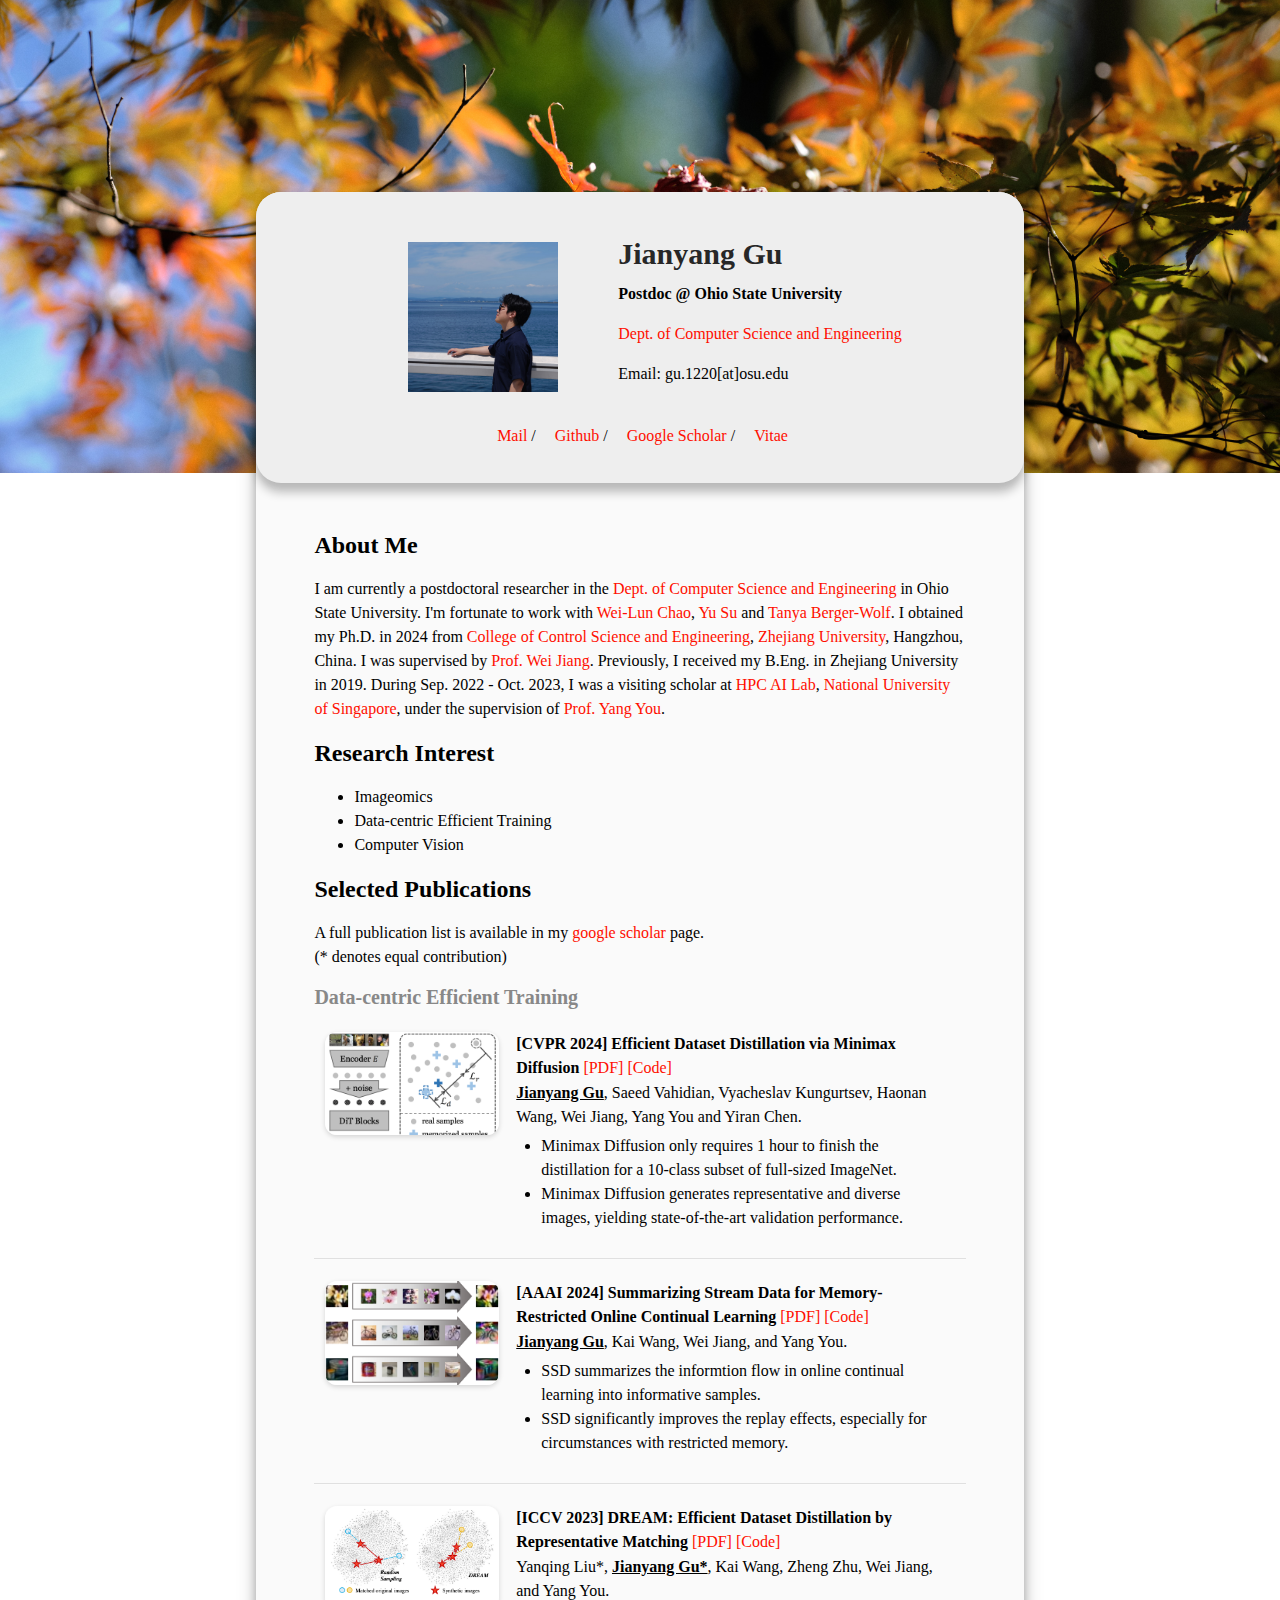
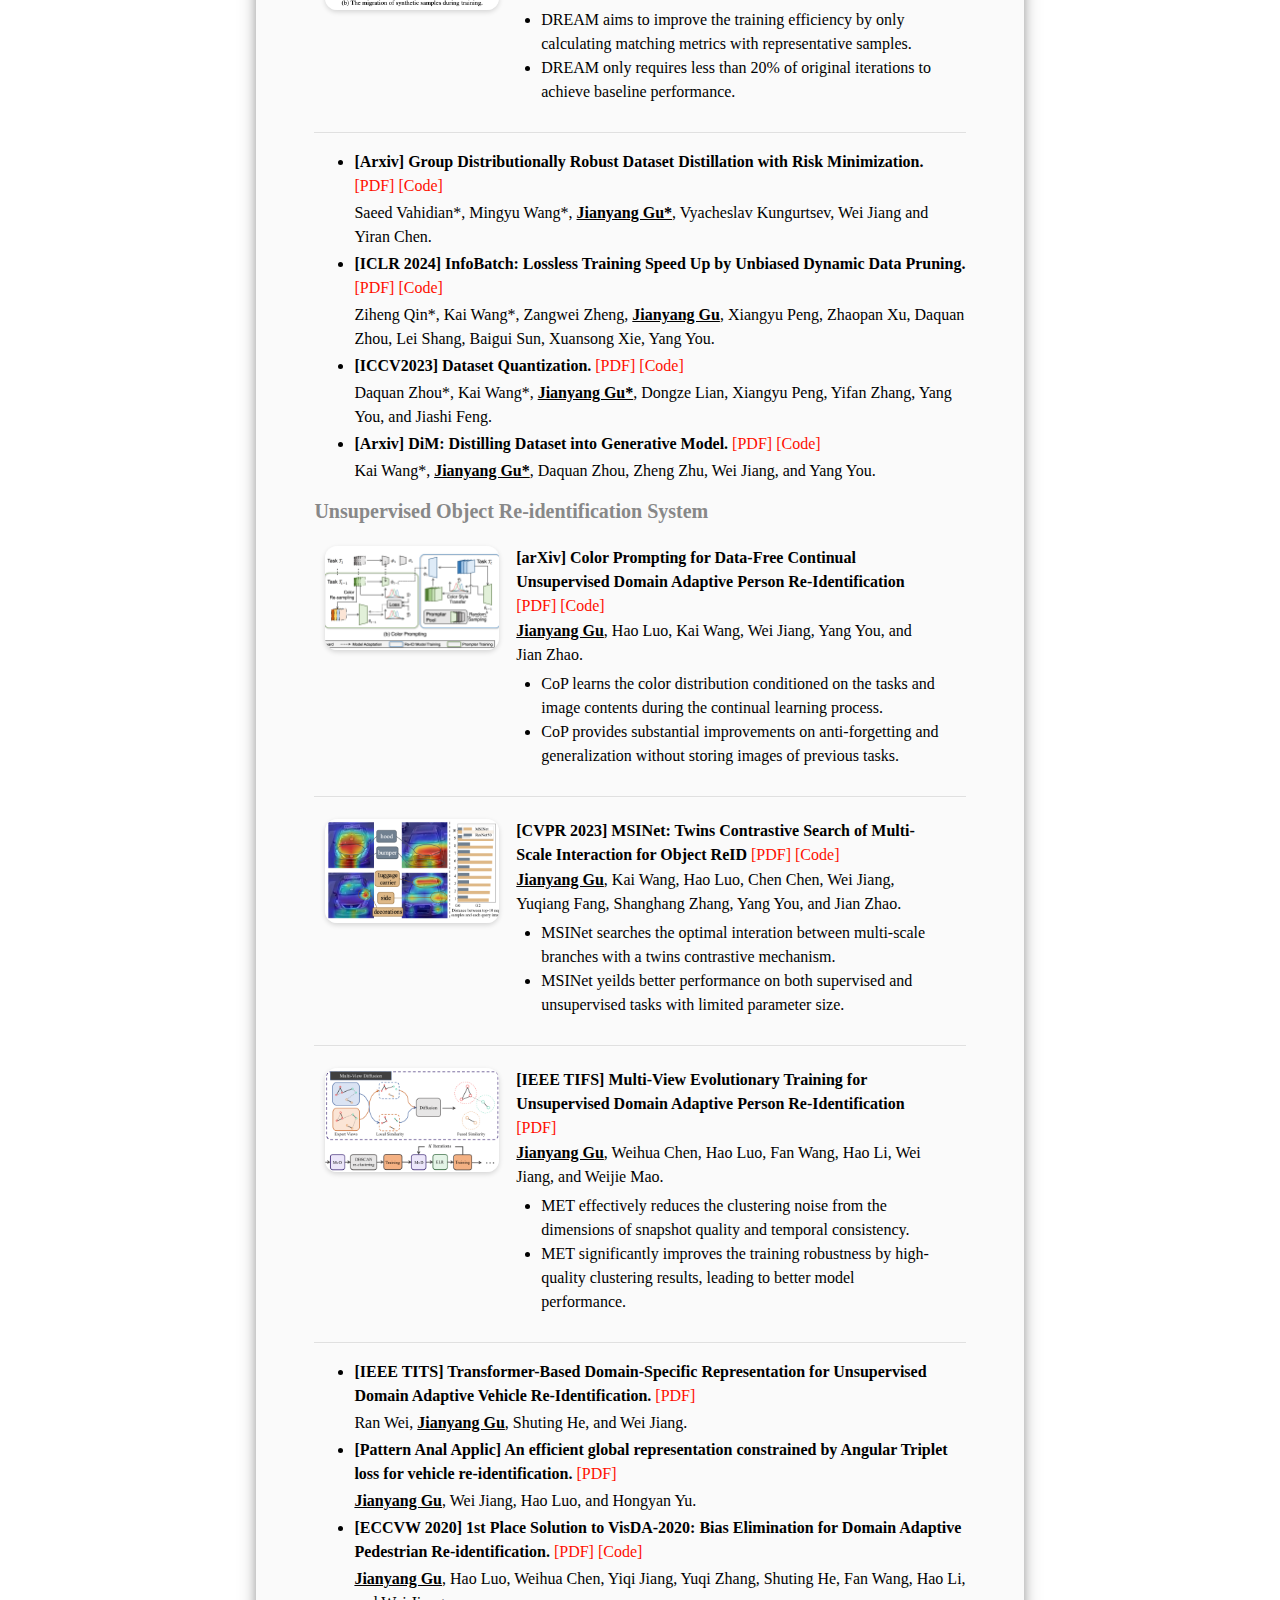
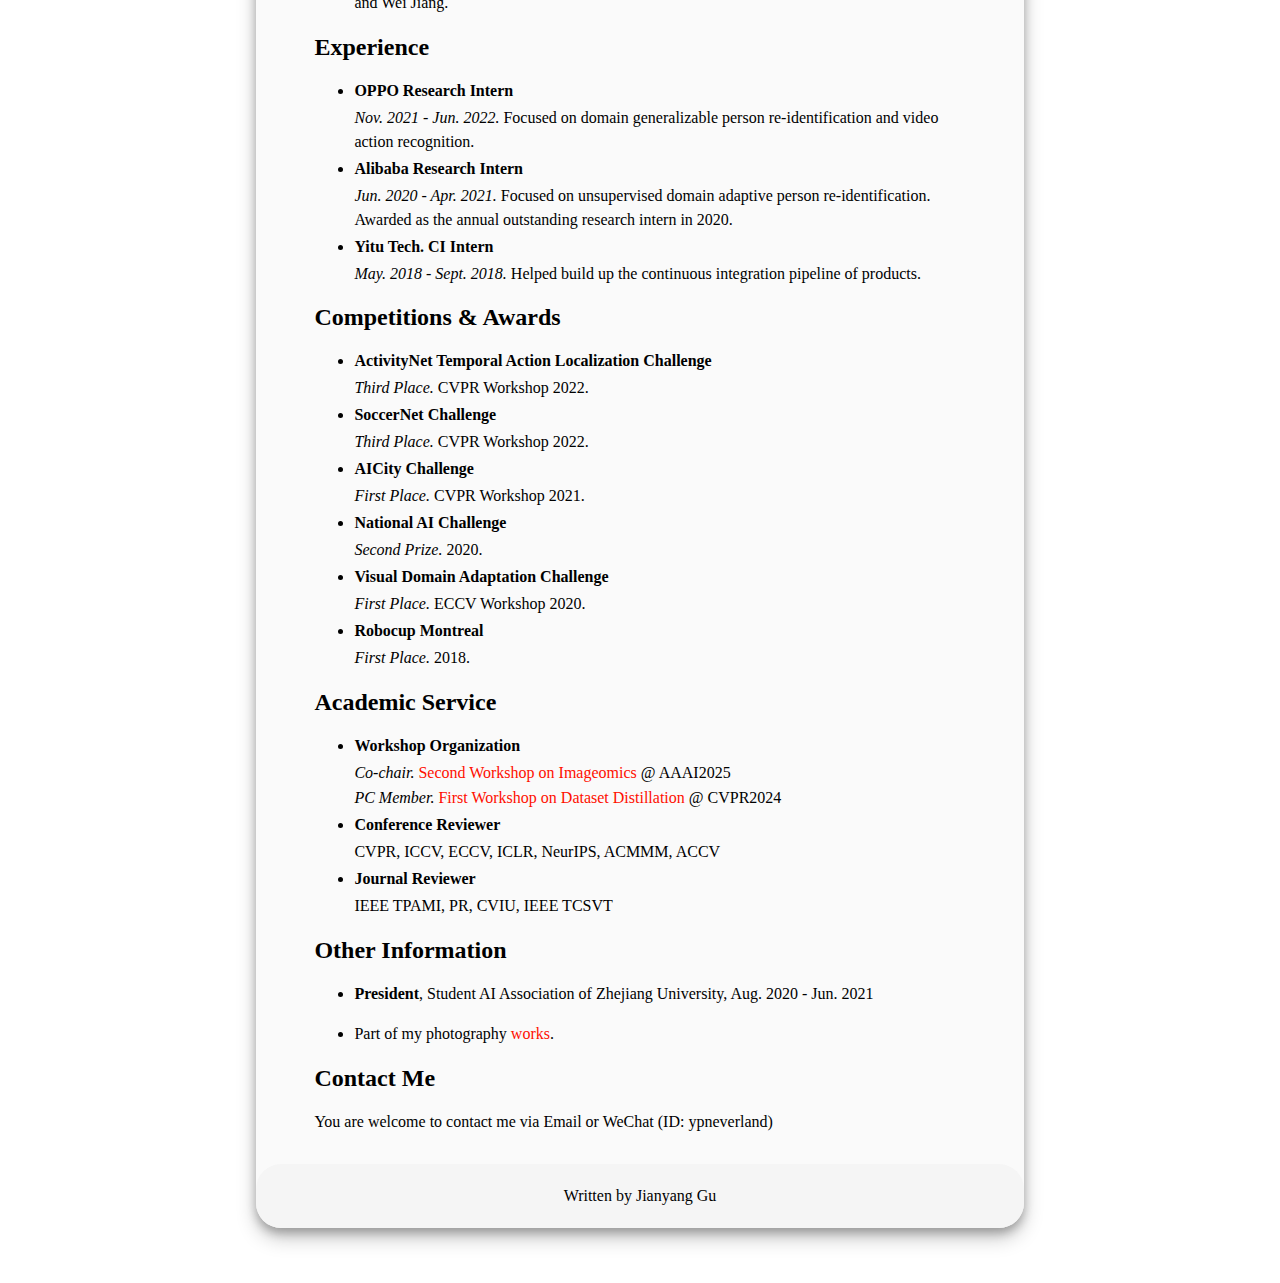
==== commit 9d076d0d: "update" ====
--- a/index.html
+++ b/index.html
@@ -40,7 +40,7 @@
         body {
             background-image: url("imgs/background.jpg");
             background-repeat: no-repeat;
-            background-position: right top;
+            background-position: left top;
             background-attachment: fixed;
             background-size: 100vmax;
         }
--- a/css/index-mobile.css
+++ b/css/index-mobile.css
@@ -19,7 +19,7 @@
 
 .navbar{padding:0;display: inline-block}
 .author-name{padding:0;font-weight:bold;display: inline-block}
-.navbar-frame{height:150px;width:180px;margin-left:27.5%;margin-bottom:5%}
+.navbar-frame{height:150px;width:180px;margin-left:20%;margin-bottom:5%}
 .navbar-content{height: 150px;margin-left:5%}
 
 #author-name{font-size:30px;color:#272727;display:inline-block;font-weight: bold}
@@ -47,7 +47,7 @@
 /*.container img{text-align:center;width:100%}*/
 
 
-.content{width: 90%; margin: 50px 5% 0 5%; margin-top: 50px;}
+.content{width: 90%; margin: 50px 6% 0 6%; margin-top: 50px;}
 /* .main{margin-left: 1%} */
 
 
@@ -56,7 +56,7 @@
 .card:hover{box-shadow: 0 2px 5px rgba(0, 0, 0, 0.15), 0 5px 5px rgba(0, 0, 0, 0.1); background-color: #dddddd;}
 .card-frame{text-align: center; margin-top: 10px;}
 .card-content{margin: 10px;}
-.card-picture{width: 300px; max-width: 60%;}
+.card-picture{width: 300px; max-width: 60%; border-radius: 12px; box-shadow: 0 2px 5px rgba(0, 0, 0, 0.15);}
 .card-title{margin: 0 0 0 0; font-weight: bold; display: inline-block;}
 
 .paper-head{margin:3px 0 3px 0;font-weight:bold;}
--- a/css/index.css
+++ b/css/index.css
@@ -6,7 +6,7 @@
 
 hr{border:0;height:0;border-top:1px solid rgba(0,0,0,0.1);border-bottom:1px solid rgba(255,255,255,0.3)}
 
-.wrapper{border-radius: 25px;min-height:99%;width:70%;margin-left:15%;margin-top:15%;
+.wrapper{border-radius: 25px;min-height:99%;width:60%;margin-left:20%;margin-top:15%;
     box-shadow: 0 5px 10px rgba(0, 0, 0, 0.25), 0 10px 20px rgba(0, 0, 0, 0.22);
     background-color: #fafafa;}
 
@@ -48,15 +48,15 @@
 .visitor{display: none;}
 
 .content{width: 90%; margin: auto; margin-top: 50px;}
-.main{margin-left: 20px}
+.main{margin-left: 20px; margin-right: 20px}
 
 
 /*#projects{width: 100%}*/
-.card{border-radius: 15px; padding:0; display: inline-block;}
-.card-frame{width:32%; text-align: center; margin: 2% 0 2% 1%;}
-.card-content{margin: 2%; width: 63%}
+.card{border-radius: 15px; padding:0; display: inline-block}
+.card-frame{width:28%; text-align: center; margin: 2% 0 2% 1%;}
+.card-content{margin: 2%; width: 65%}
 .card:hover{box-shadow: 0 2px 5px rgba(0, 0, 0, 0.15), 0 5px 5px rgba(0, 0, 0, 0.1); background-color: #dddddd}
-.card-picture{max-width: 95%;}
+.card-picture{max-width: 95%; border-radius: 12px; box-shadow: 0 2px 5px rgba(0, 0, 0, 0.15);}
 .card-title{margin: 0 0 0 0; font-weight: bold; display: inline-block;}
 
 .paper-head{margin:3px 0 3px 0;font-weight:bold;}
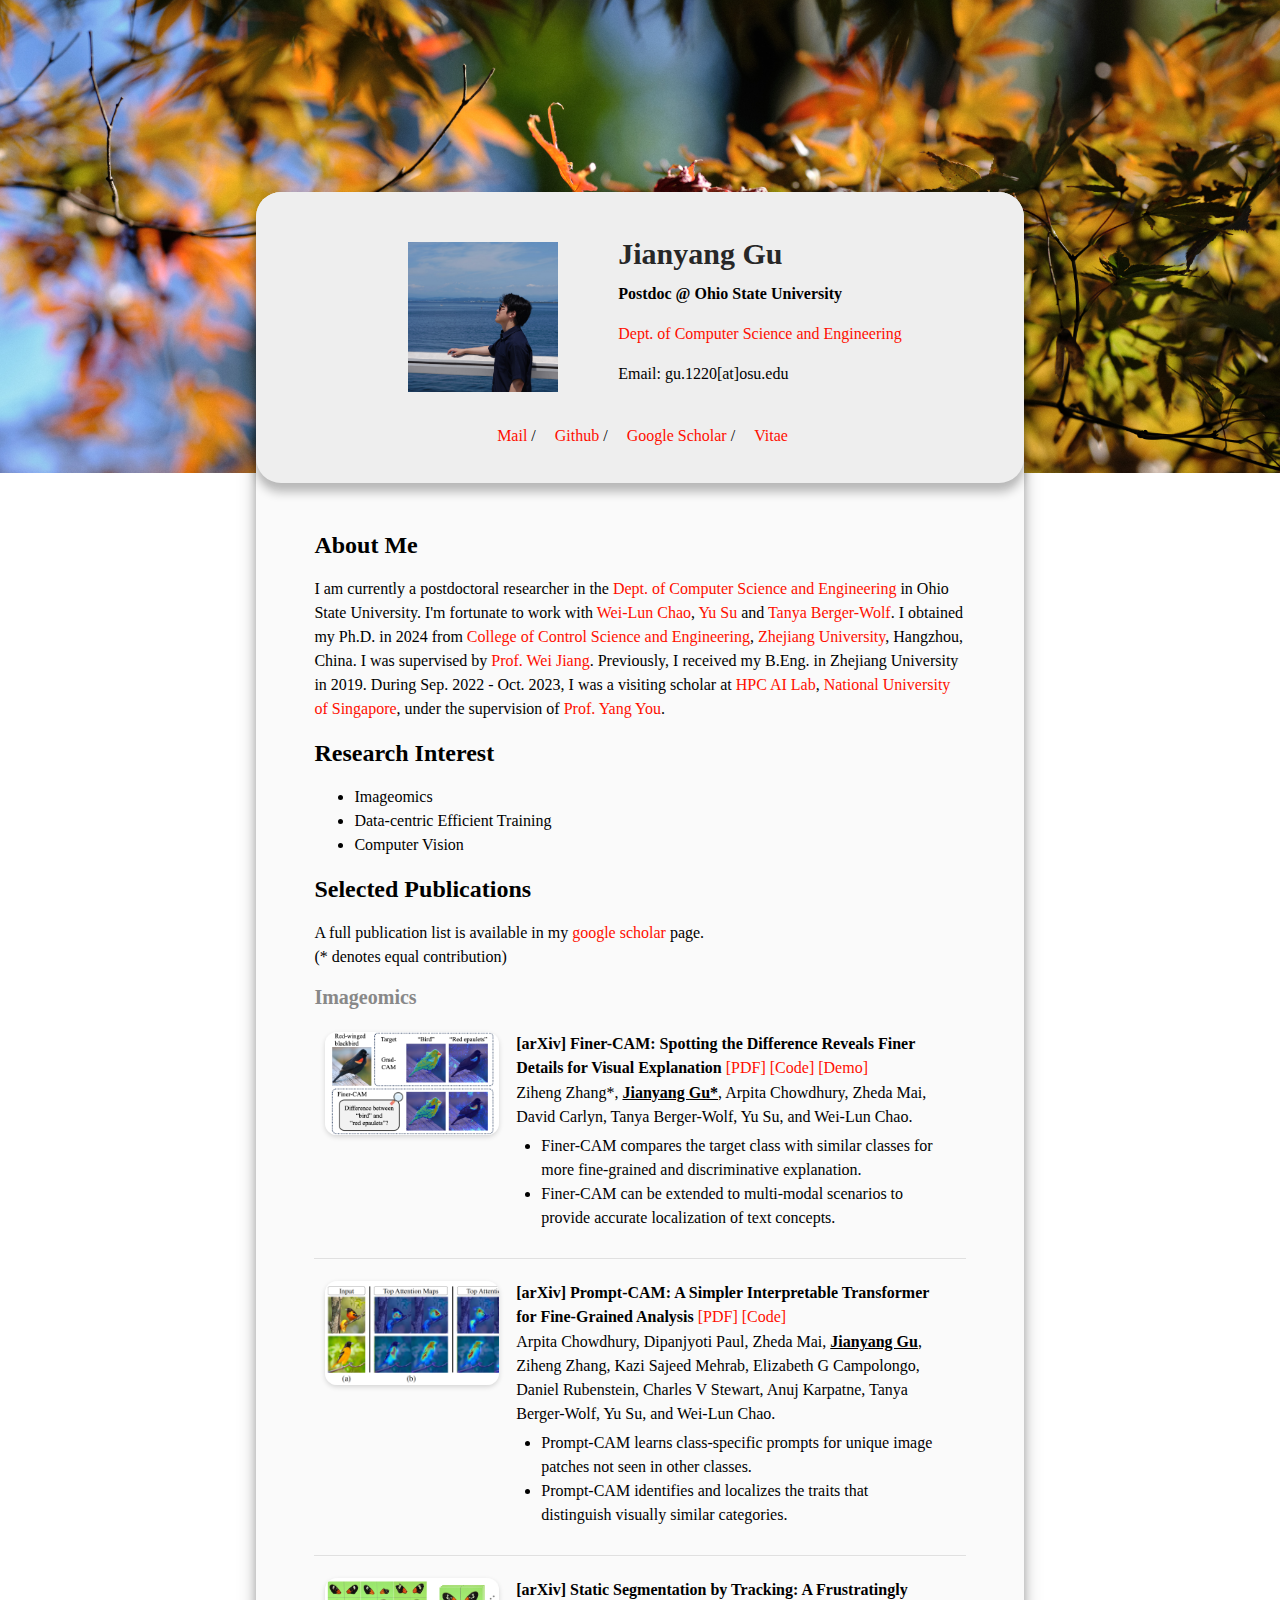
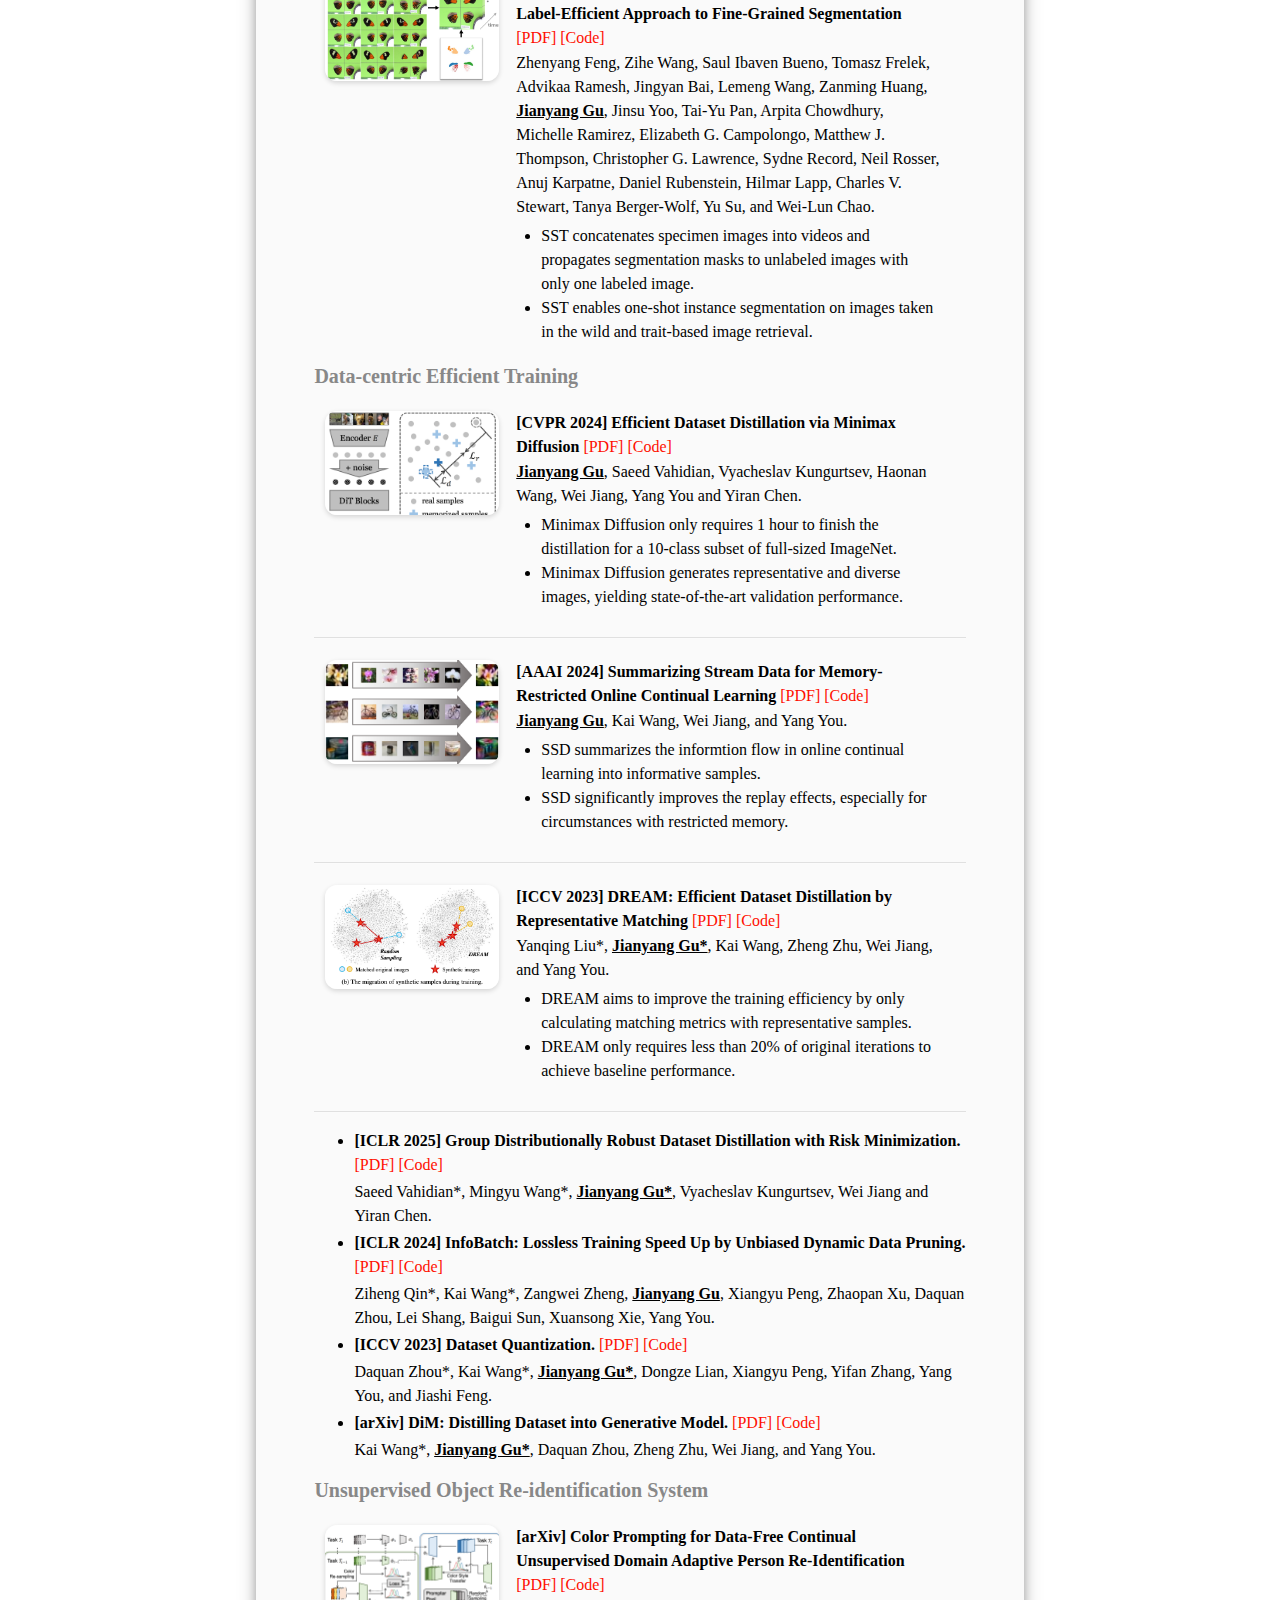
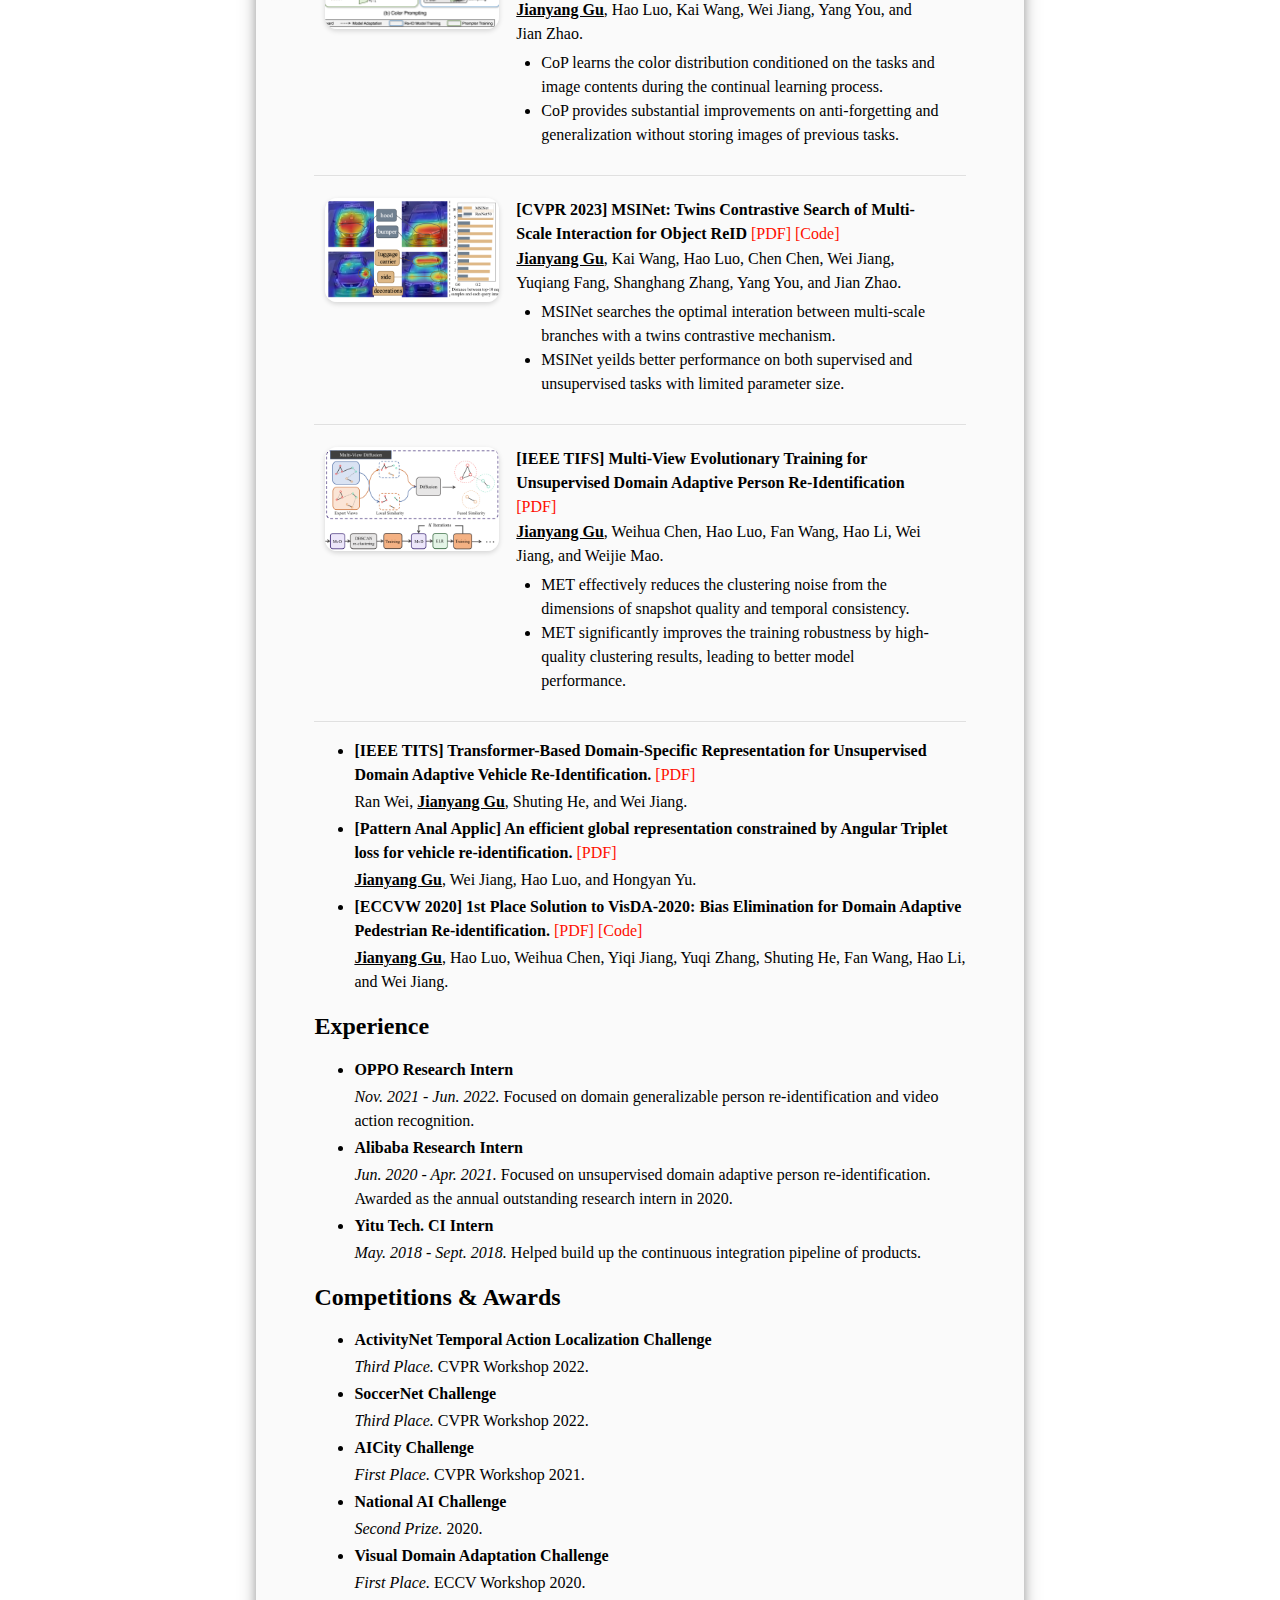
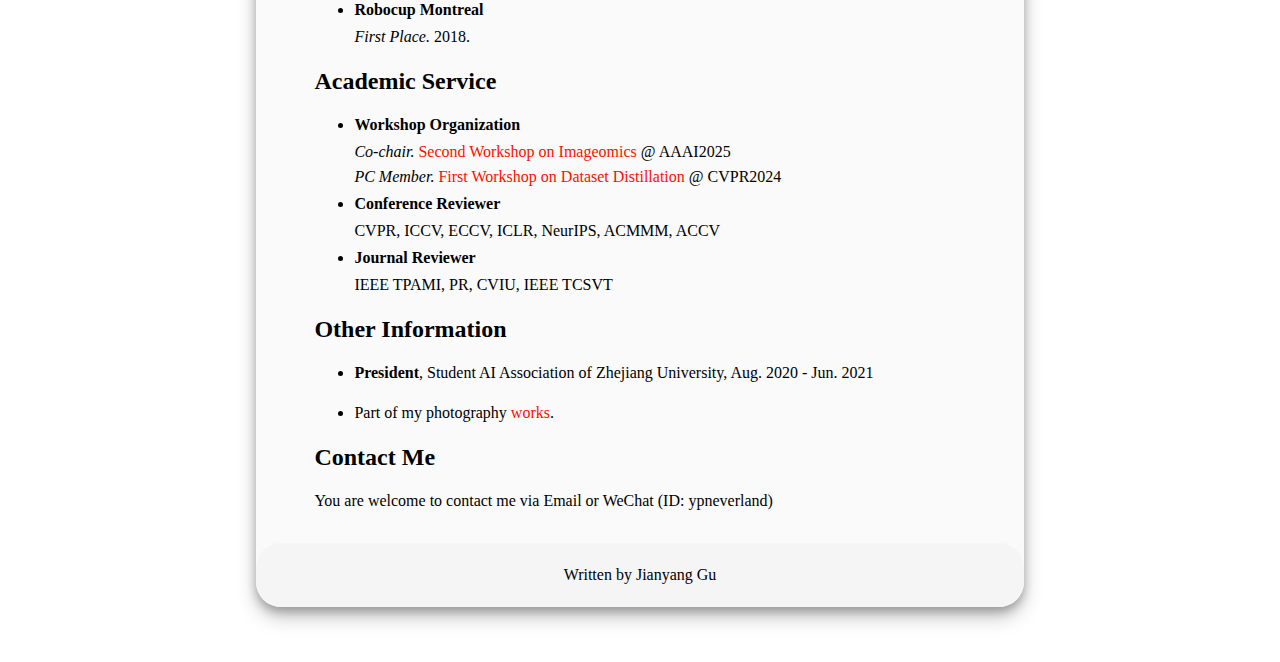
==== commit 7d6096de: "update" ====
--- a/index.html
+++ b/index.html
@@ -124,6 +124,55 @@
                     <h2>Selected Publications</h2>
                     <p>A full publication list is available in my <a href="https://scholar.google.com/citations?user=8ZXbT18AAAAJ&hl=en">google scholar</a> page.
                     <br>(* denotes equal contribution)</p>
+                    <div class='year-block'>Imageomics</div>
+                    <div class="card">
+                        <div class="card-frame frame-pull-left">
+                            <img class="card-picture alignable" src="./imgs/pubs/finercam.png" />
+                        </div>
+                        <div class="card-content pull-left">
+                            <p class="card-title alignable">[arXiv] Finer-CAM: Spotting the Difference Reveals Finer Details for Visual Explanation
+                            <a class="paper-url" href="https://arxiv.org/pdf/2501.11309">[PDF]</a>
+                            <a class="paper-url" href="https://github.com/Imageomics/Finer-CAM">[Code]</a>
+                            <a class="paper-url" href="https://colab.research.google.com/drive/1plLrL7vszVD5r71RGX3YOEXEBmITkT90?usp=sharing">[Demo]</a></p>
+                            <p class="paper-content">Ziheng Zhang*, <b><u>Jianyang Gu*</u></b>, Arpita Chowdhury, Zheda Mai, David Carlyn, Tanya Berger-Wolf, Yu Su, and Wei-Lun Chao.</p>
+                            <ul class="paper-description">
+                                <li>Finer-CAM compares the target class with similar classes for more fine-grained and discriminative explanation.</li>
+                                <li>Finer-CAM can be extended to multi-modal scenarios to provide accurate localization of text concepts.</li>
+                            </ul>
+                        </div>
+                    </div>
+                    <hr>
+                    <div class="card">
+                        <div class="card-frame frame-pull-left">
+                            <img class="card-picture alignable" src="./imgs/pubs/promptcam.png" />
+                        </div>
+                        <div class="card-content pull-left">
+                            <p class="card-title alignable">[arXiv] Prompt-CAM: A Simpler Interpretable Transformer for Fine-Grained Analysis
+                            <a class="paper-url" href="https://arxiv.org/pdf/2501.09333">[PDF]</a>
+                            <a class="paper-url" href="https://github.com/Imageomics/">[Code]</a></p>
+                            <p class="paper-content">Arpita Chowdhury, Dipanjyoti Paul, Zheda Mai, <b><u>Jianyang Gu</u></b>, Ziheng Zhang, Kazi Sajeed Mehrab, Elizabeth G Campolongo, Daniel Rubenstein, Charles V Stewart, Anuj Karpatne, Tanya Berger-Wolf, Yu Su, and Wei-Lun Chao.</p>
+                            <ul class="paper-description">
+                                <li>Prompt-CAM learns class-specific prompts for unique image patches not seen in other classes.</li>
+                                <li>Prompt-CAM identifies and localizes the traits that distinguish visually similar categories.</li>
+                            </ul>
+                        </div>
+                    </div>
+                    <hr>
+                    <div class="card">
+                        <div class="card-frame frame-pull-left">
+                            <img class="card-picture alignable" src="./imgs/pubs/sst.png" />
+                        </div>
+                        <div class="card-content pull-left">
+                            <p class="card-title alignable">[arXiv] Static Segmentation by Tracking: A Frustratingly Label-Efficient Approach to Fine-Grained Segmentation
+                            <a class="paper-url" href="https://arxiv.org/pdf/2501.06749">[PDF]</a>
+                            <a class="paper-url" href="https://github.com/Imageomics/SST">[Code]</a></p>
+                            <p class="paper-content">Zhenyang Feng, Zihe Wang, Saul Ibaven Bueno, Tomasz Frelek, Advikaa Ramesh, Jingyan Bai, Lemeng Wang, Zanming Huang, <b><u>Jianyang Gu</u></b>, Jinsu Yoo, Tai-Yu Pan, Arpita Chowdhury, Michelle Ramirez, Elizabeth G. Campolongo, Matthew J. Thompson, Christopher G. Lawrence, Sydne Record, Neil Rosser, Anuj Karpatne, Daniel Rubenstein, Hilmar Lapp, Charles V. Stewart, Tanya Berger-Wolf, Yu Su, and Wei-Lun Chao.</p>
+                            <ul class="paper-description">
+                                <li>SST concatenates specimen images into videos and propagates segmentation masks to unlabeled images with only one labeled image.</li>
+                                <li>SST enables one-shot instance segmentation on images taken in the wild and trait-based image retrieval.</li>
+                            </ul>
+                        </div>
+                    </div>
                     <div class='year-block'>Data-centric Efficient Training</div>
                     <div class="card">
                         <div class="card-frame frame-pull-left">
@@ -191,7 +240,7 @@
                     <hr> -->
                     <ul>
                         <li>
-                            <p class="paper-head">[Arxiv] Group Distributionally Robust Dataset Distillation with Risk Minimization.
+                            <p class="paper-head">[ICLR 2025] Group Distributionally Robust Dataset Distillation with Risk Minimization.
                             <a class="paper-url" href="https://arxiv.org/pdf/2402.04676.pdf">[PDF]</a>
                             <a class="paper-url" href="https://github.com/Mming11/RobustDatasetDistillation">[Code]</a></p>
                             <p class="paper-content">Saeed Vahidian*, Mingyu Wang*, <b><u>Jianyang Gu*</u></b>, Vyacheslav Kungurtsev, Wei Jiang and Yiran Chen.</p>
@@ -203,13 +252,13 @@
                             <p class="paper-content">Ziheng Qin*, Kai Wang*, Zangwei Zheng, <b><u>Jianyang Gu</u></b>, Xiangyu Peng, Zhaopan Xu, Daquan Zhou, Lei Shang, Baigui Sun, Xuansong Xie, Yang You.</p>
                         </li>
                         <li>
-                            <p class="paper-head">[ICCV2023] Dataset Quantization.
+                            <p class="paper-head">[ICCV 2023] Dataset Quantization.
                             <a class="paper-url" href="https://arxiv.org/abs/2308.10524">[PDF]</a>
                             <a class="paper-url" href="https://github.com/magic-research/Dataset_Quantization">[Code]</a></p>
                             <p class="paper-content">Daquan Zhou*, Kai Wang*, <b><u>Jianyang Gu*</u></b>, Dongze Lian, Xiangyu Peng, Yifan Zhang, Yang You, and Jiashi Feng.</p>
                         </li>
                         <li>
-                            <p class="paper-head">[Arxiv] DiM: Distilling Dataset into Generative Model.
+                            <p class="paper-head">[arXiv] DiM: Distilling Dataset into Generative Model.
                             <a class="paper-url" href="https://arxiv.org/pdf/2303.04707">[PDF]</a>
                             <a class="paper-url" href="https://github.com/vimar-gu/DiM">[Code]</a></p>
                             <p class="paper-content">Kai Wang*, <b><u>Jianyang Gu*</u></b>, Daquan Zhou, Zheng Zhu, Wei Jiang, and Yang You.</p>
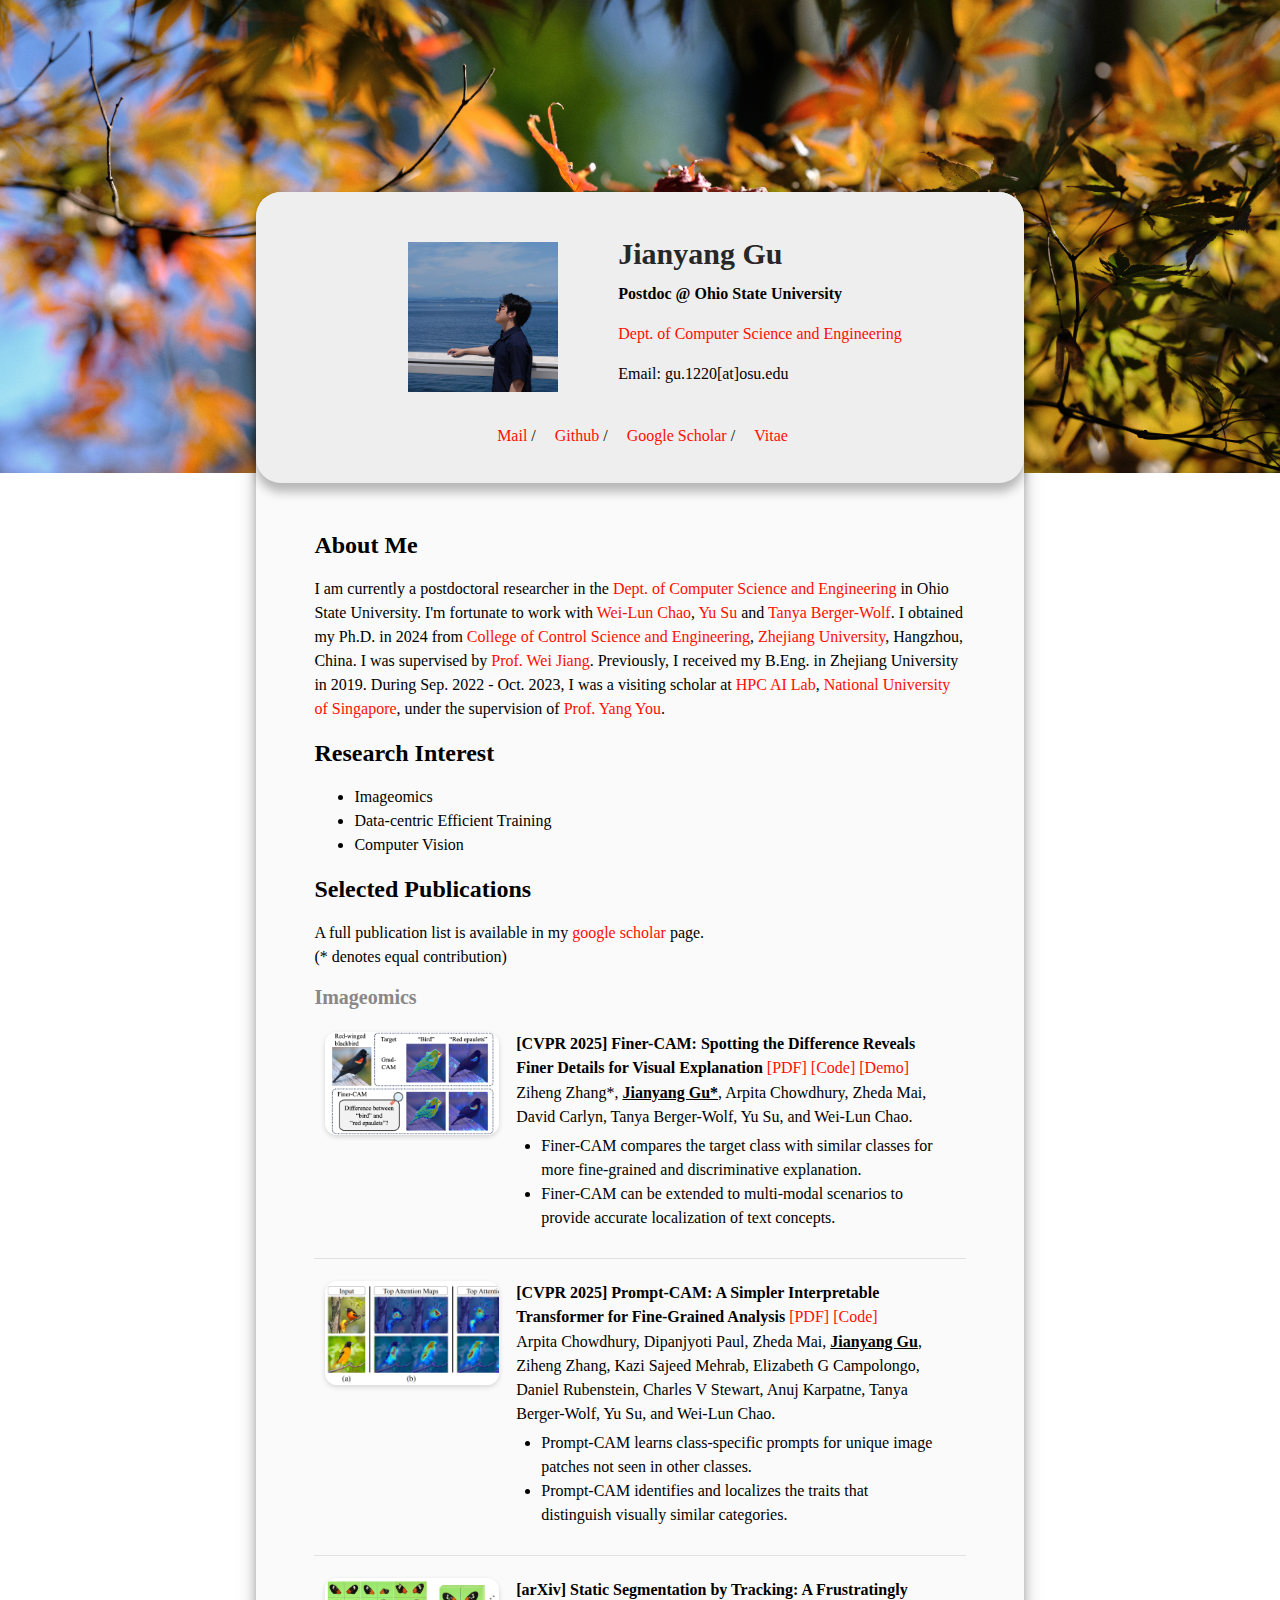
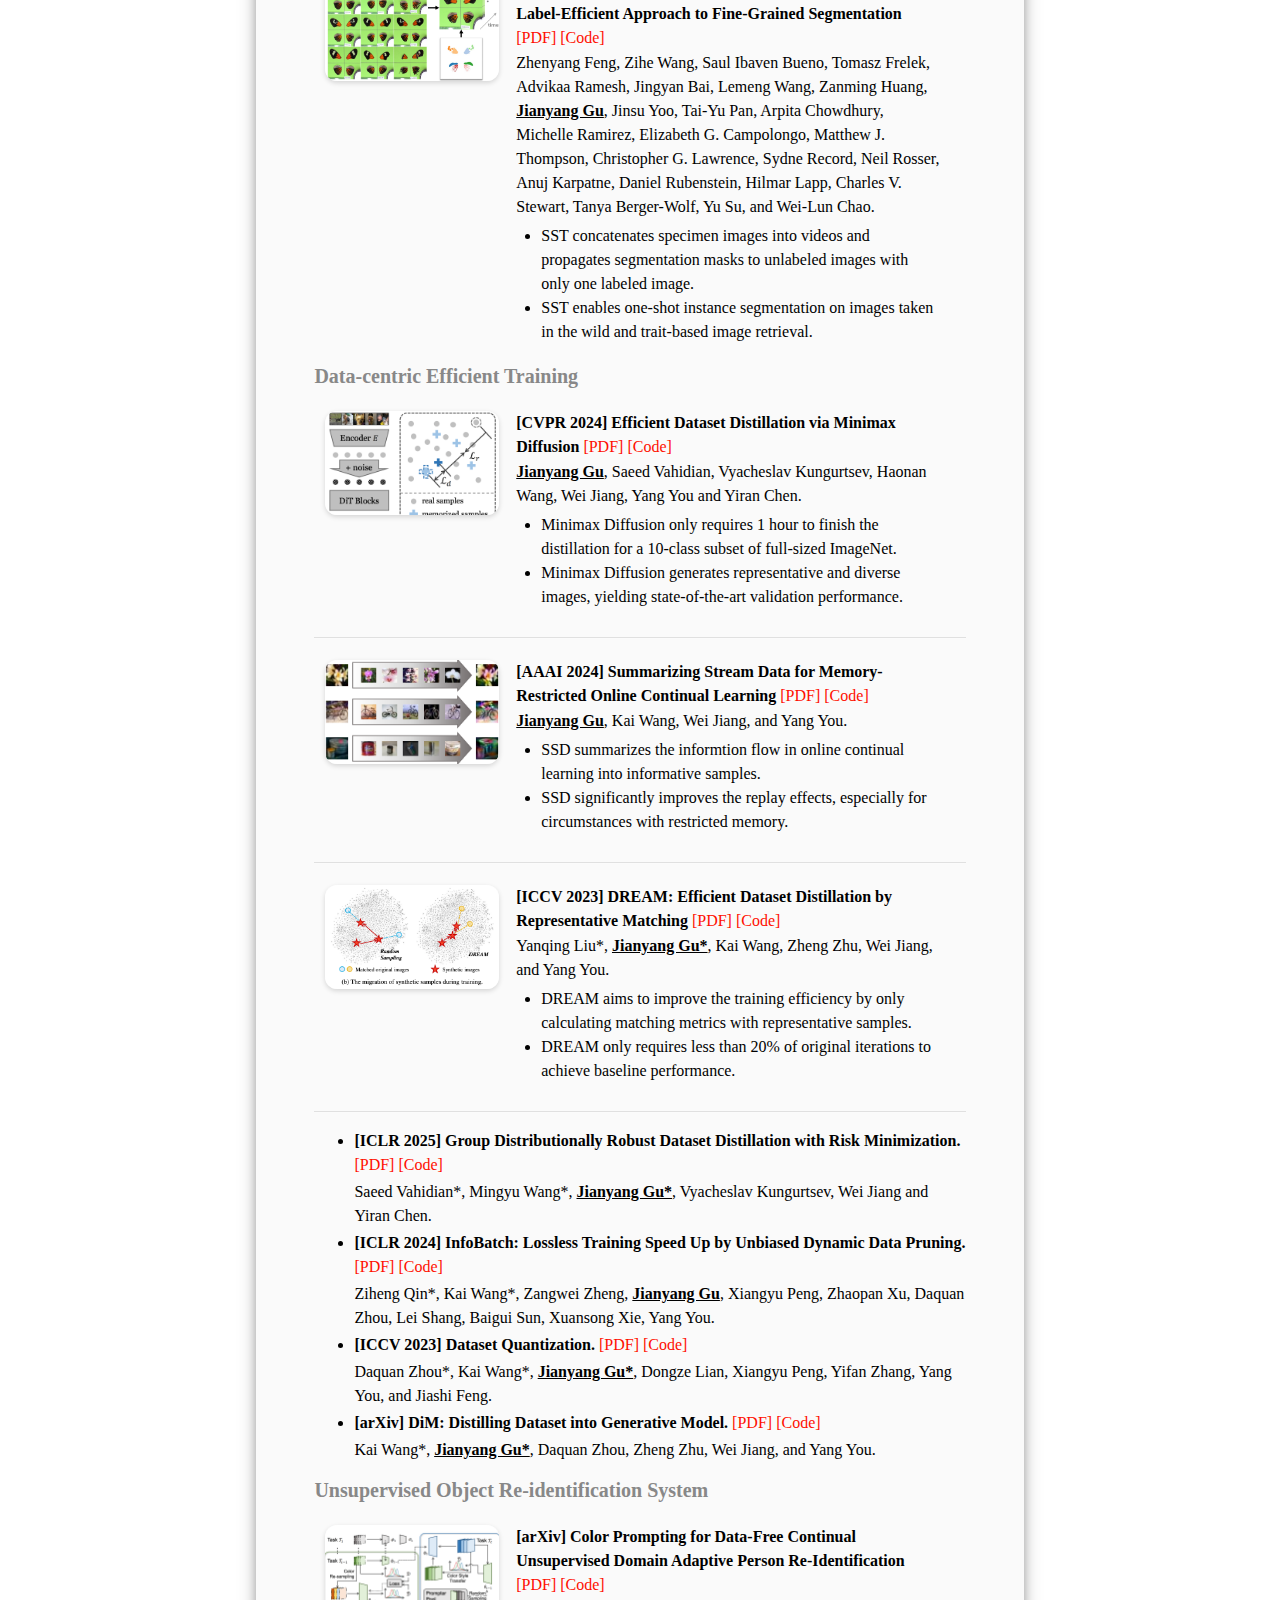
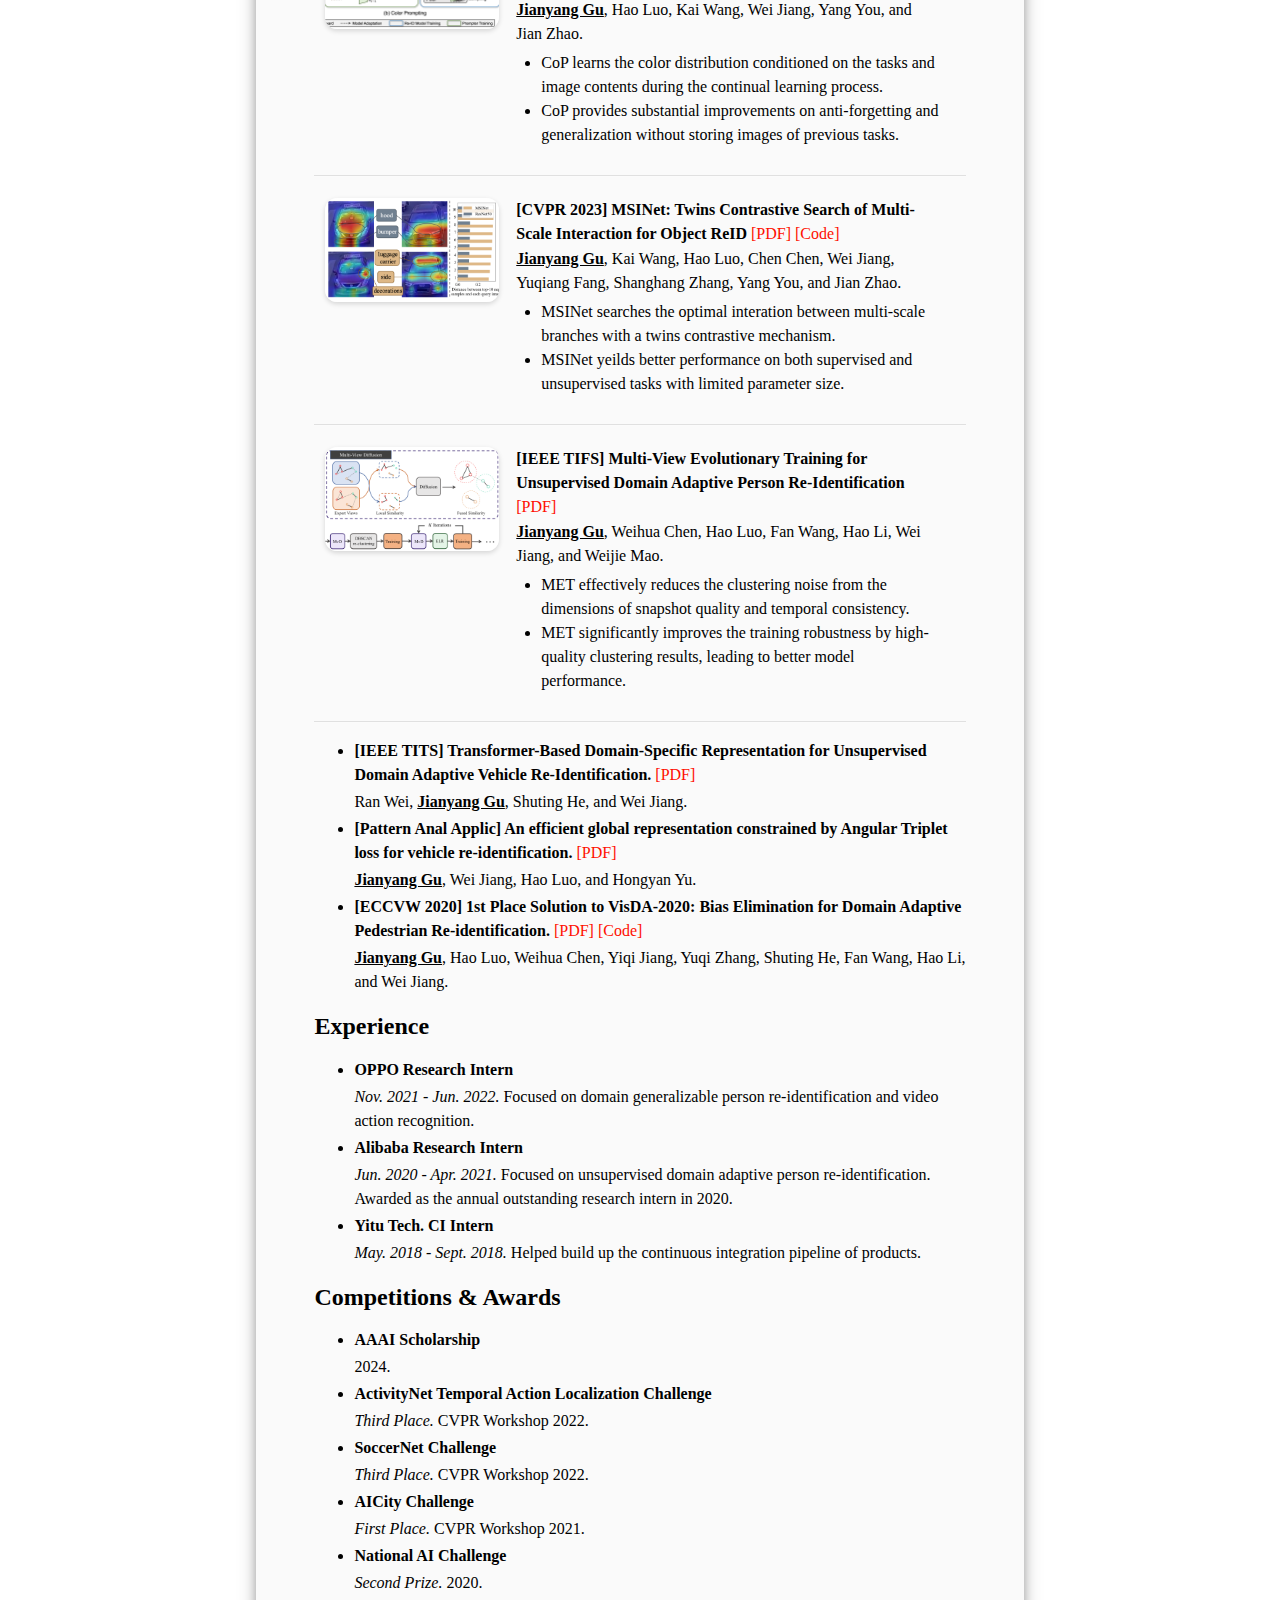
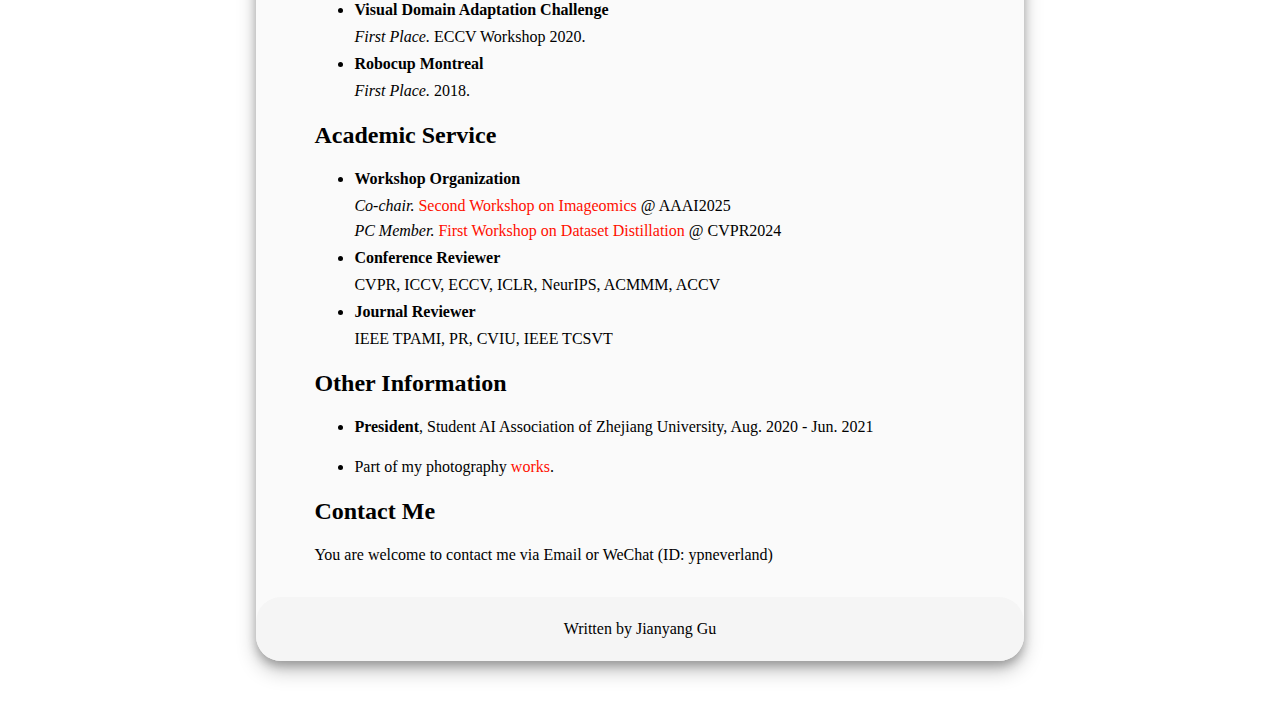
==== commit 8eb56f0e: "update" ====
--- a/index.html
+++ b/index.html
@@ -130,7 +130,7 @@
                             <img class="card-picture alignable" src="./imgs/pubs/finercam.png" />
                         </div>
                         <div class="card-content pull-left">
-                            <p class="card-title alignable">[arXiv] Finer-CAM: Spotting the Difference Reveals Finer Details for Visual Explanation
+                            <p class="card-title alignable">[CVPR 2025] Finer-CAM: Spotting the Difference Reveals Finer Details for Visual Explanation
                             <a class="paper-url" href="https://arxiv.org/pdf/2501.11309">[PDF]</a>
                             <a class="paper-url" href="https://github.com/Imageomics/Finer-CAM">[Code]</a>
                             <a class="paper-url" href="https://colab.research.google.com/drive/1plLrL7vszVD5r71RGX3YOEXEBmITkT90?usp=sharing">[Demo]</a></p>
@@ -147,7 +147,7 @@
                             <img class="card-picture alignable" src="./imgs/pubs/promptcam.png" />
                         </div>
                         <div class="card-content pull-left">
-                            <p class="card-title alignable">[arXiv] Prompt-CAM: A Simpler Interpretable Transformer for Fine-Grained Analysis
+                            <p class="card-title alignable">[CVPR 2025] Prompt-CAM: A Simpler Interpretable Transformer for Fine-Grained Analysis
                             <a class="paper-url" href="https://arxiv.org/pdf/2501.09333">[PDF]</a>
                             <a class="paper-url" href="https://github.com/Imageomics/">[Code]</a></p>
                             <p class="paper-content">Arpita Chowdhury, Dipanjyoti Paul, Zheda Mai, <b><u>Jianyang Gu</u></b>, Ziheng Zhang, Kazi Sajeed Mehrab, Elizabeth G Campolongo, Daniel Rubenstein, Charles V Stewart, Anuj Karpatne, Tanya Berger-Wolf, Yu Su, and Wei-Lun Chao.</p>
@@ -351,6 +351,10 @@
                 <div id="awards">
                     <h2>Competitions & Awards</h2>
                     <ul>
+                        <li>
+                            <p class="exp-head">AAAI Scholarship</p>
+                            <p class="exp-content">2024.</p>
+                        </li>
                         <li>
                             <p class="exp-head">ActivityNet Temporal Action Localization Challenge</p>
                             <p class="exp-content"><i>Third Place. </i>CVPR Workshop 2022.</p>
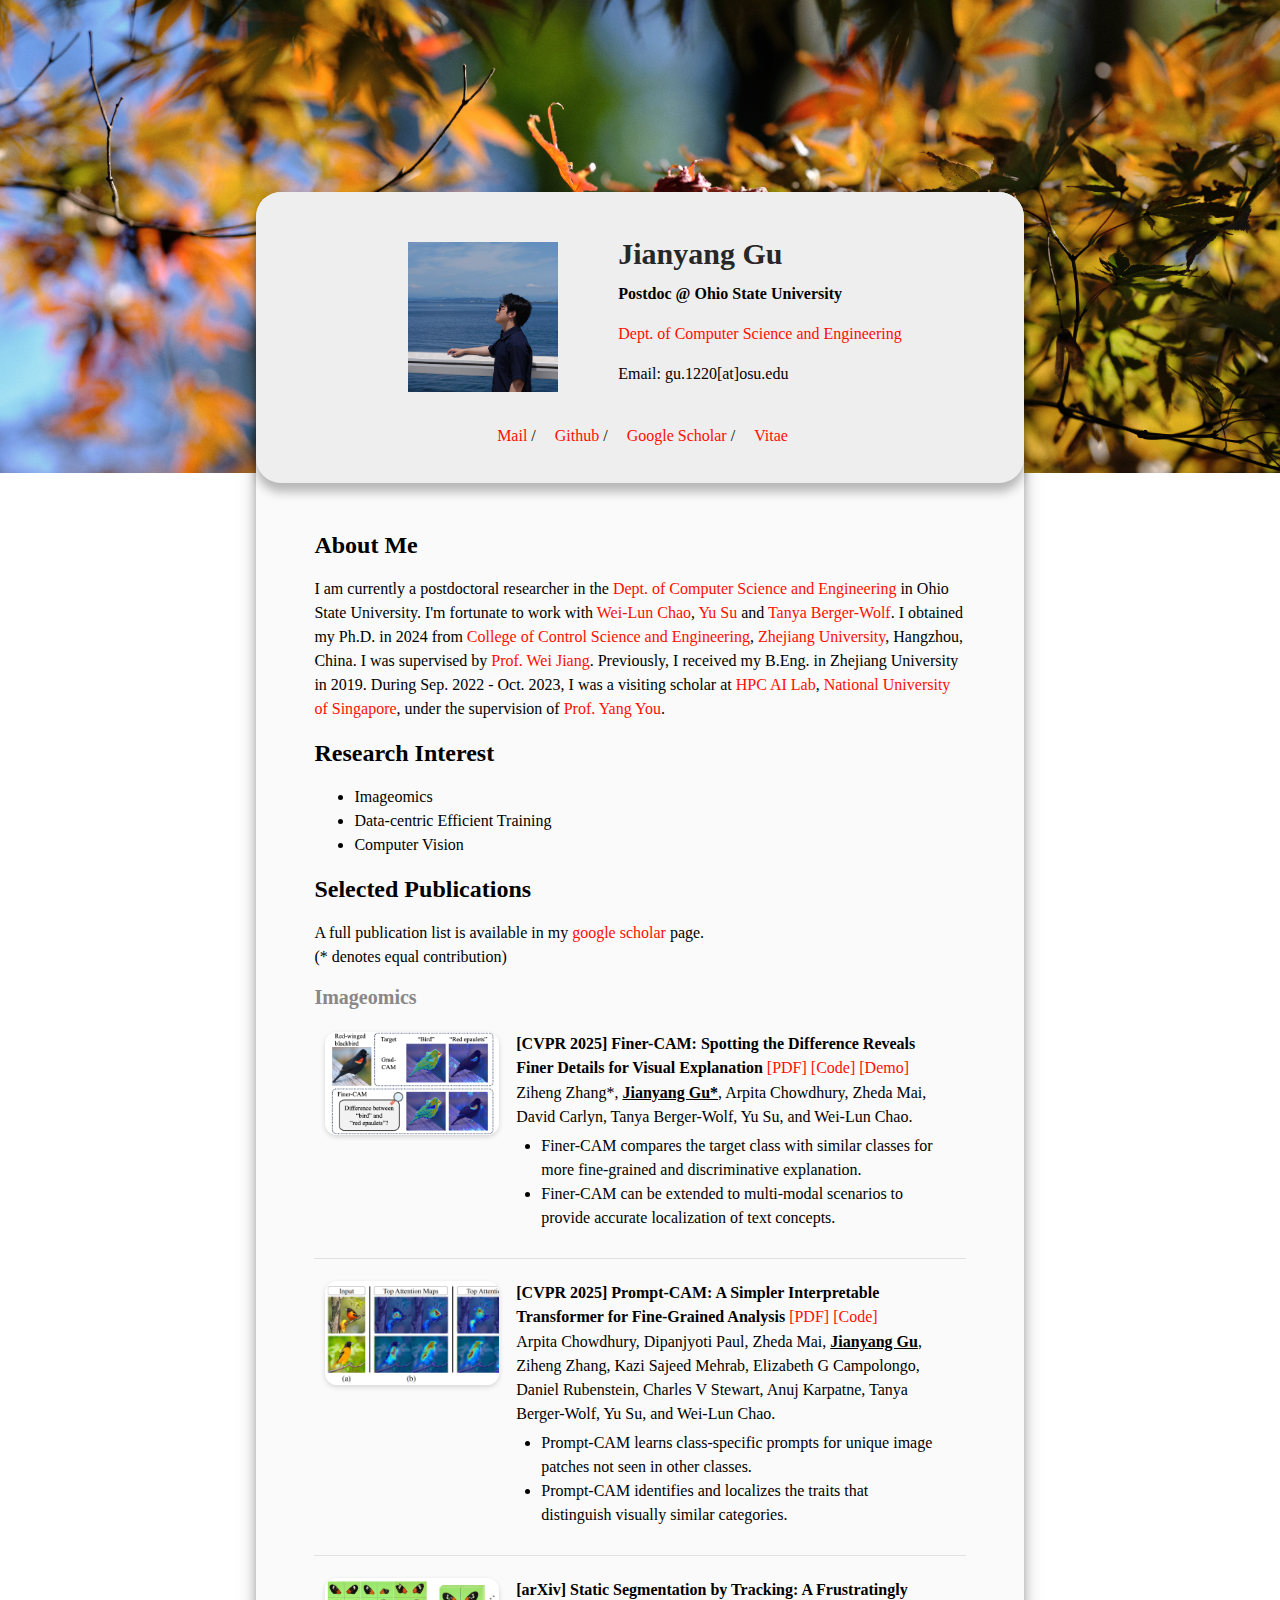
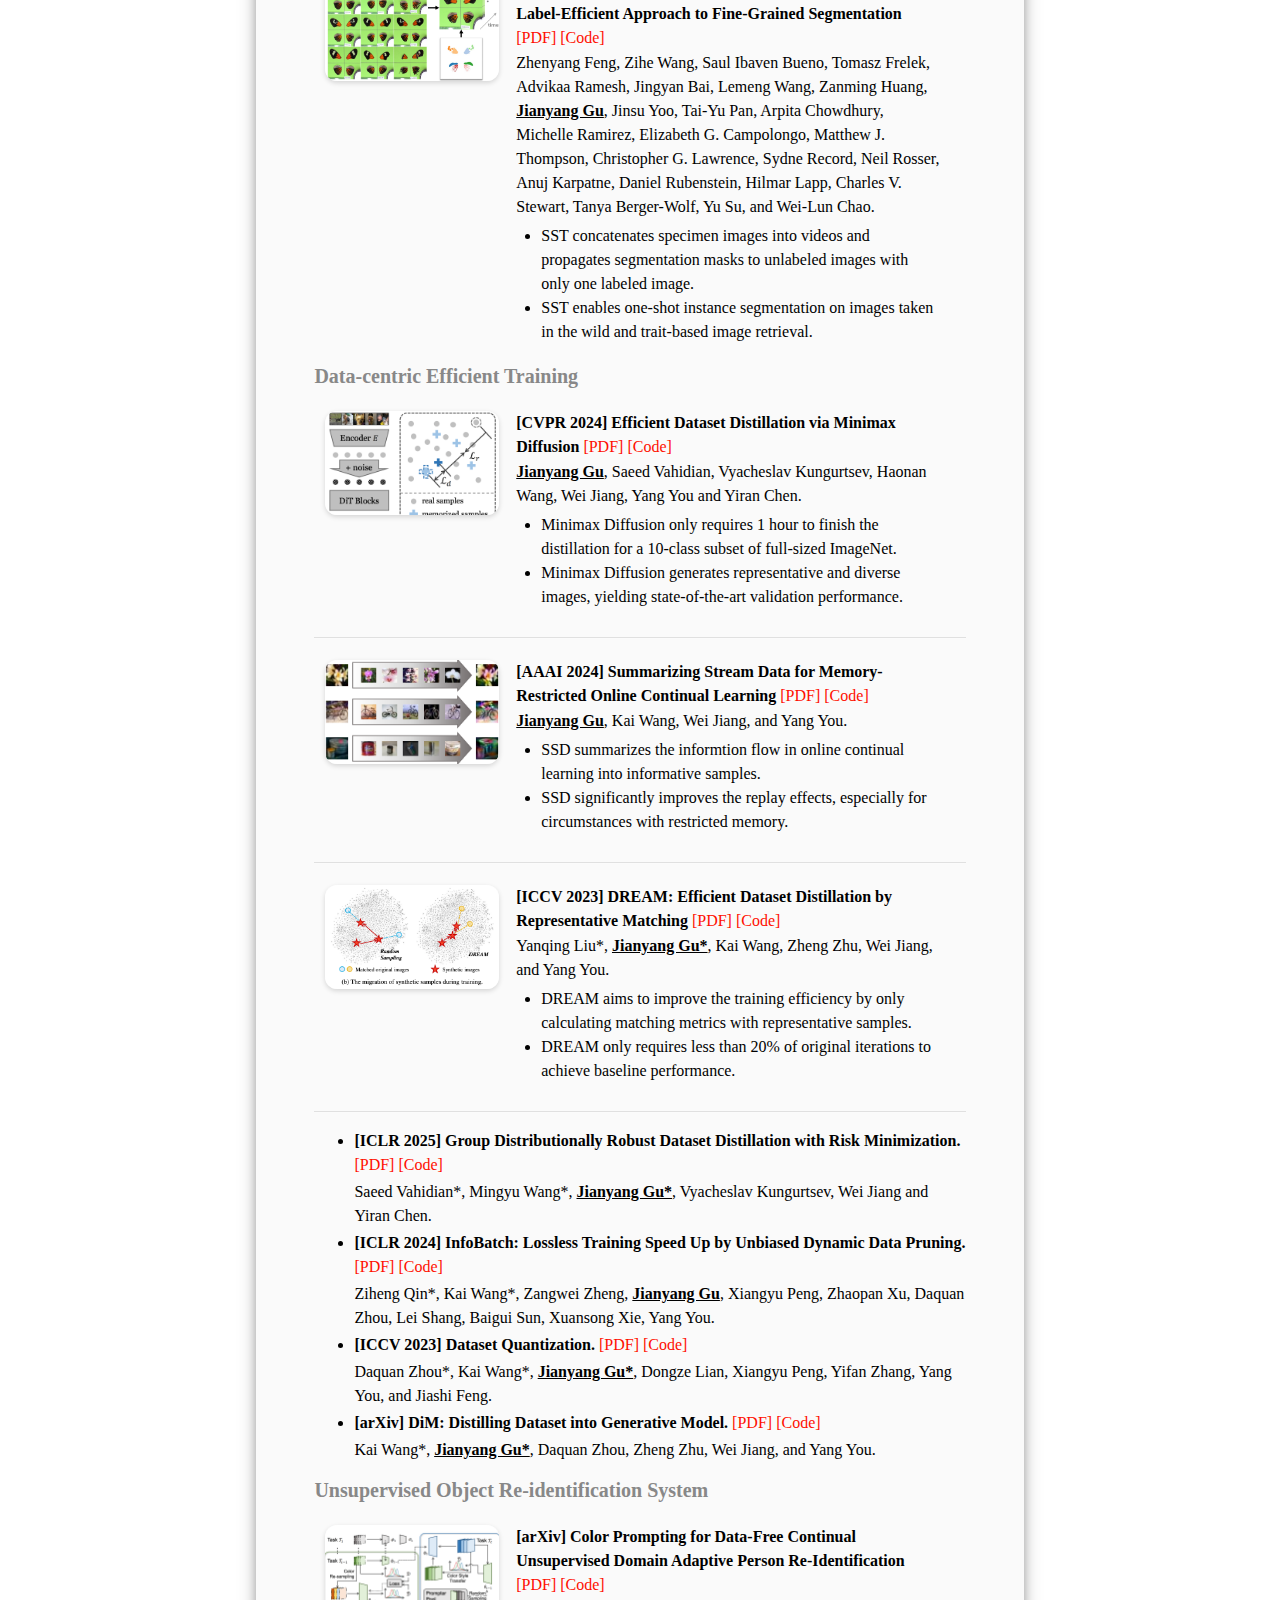
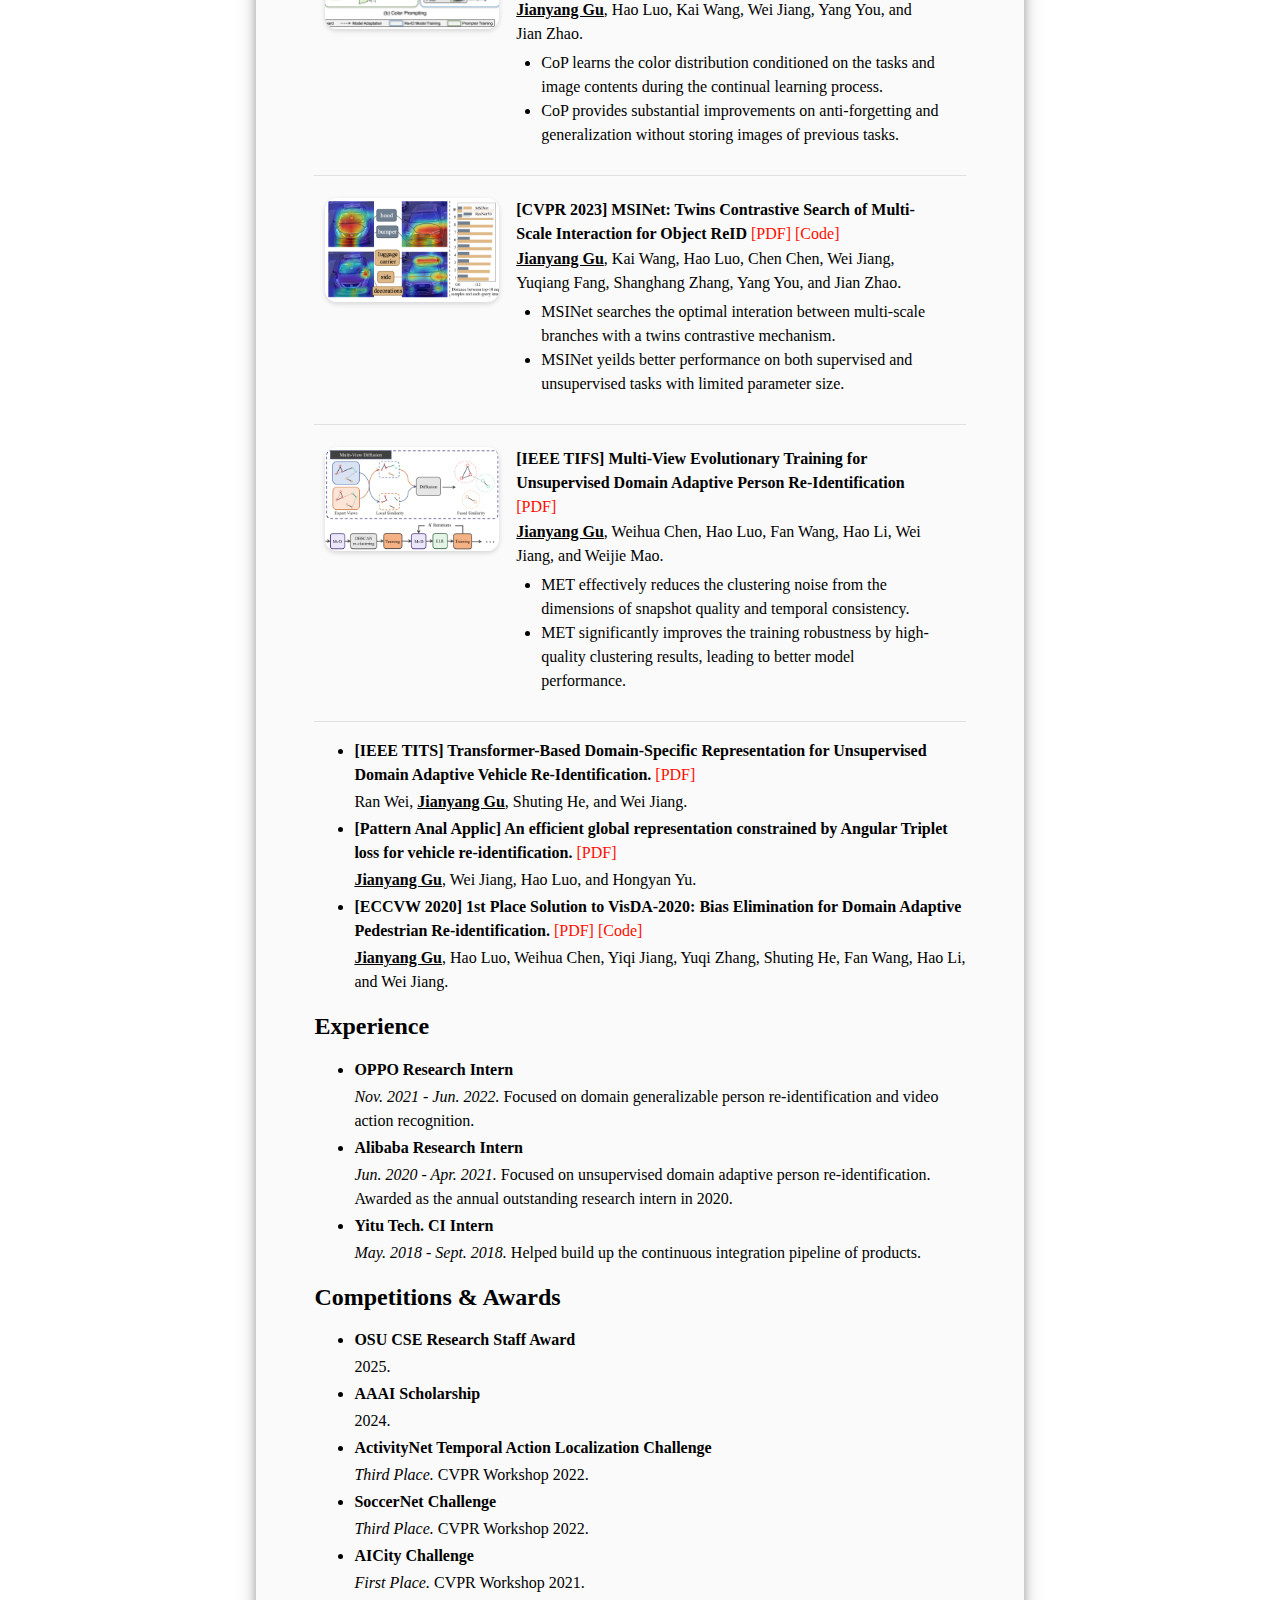
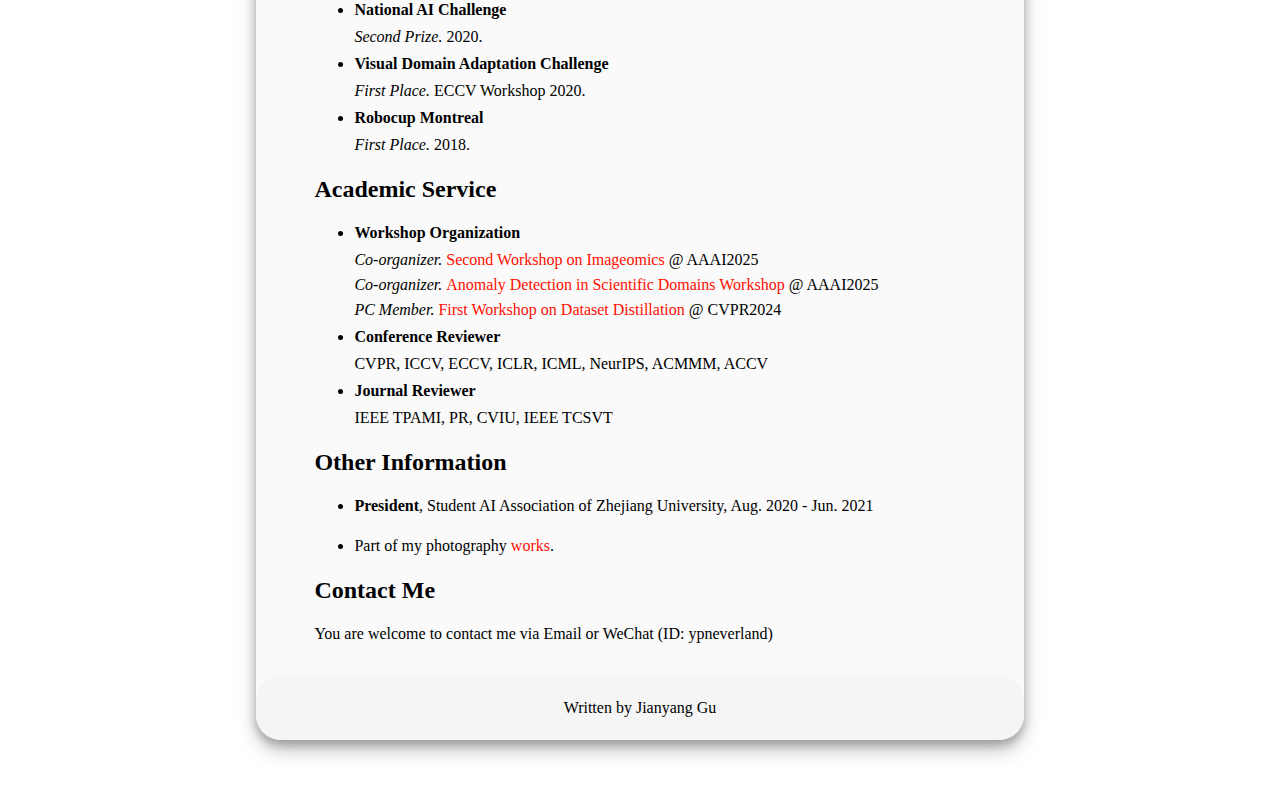
==== commit 6679d25b: "update" ====
--- a/index.html
+++ b/index.html
@@ -352,6 +352,10 @@
                     <h2>Competitions & Awards</h2>
                     <ul>
                         <li>
+                            <p class="exp-head">OSU CSE Research Staff Award</p>
+                            <p class="exp-content">2025.</p>
+                        </li>
+                        <li>
                             <p class="exp-head">AAAI Scholarship</p>
                             <p class="exp-content">2024.</p>
                         </li>
@@ -386,12 +390,13 @@
                     <ul>
                         <li>
                             <p class="exp-head">Workshop Organization</p>
-                            <p class="exp-content"><i>Co-chair. </i><a class="paper-url" href="https://sites.google.com/view/imageomics-aaai-25/">Second Workshop on Imageomics</a> @ AAAI2025</p>
+                            <p class="exp-content"><i>Co-organizer. </i><a class="paper-url" href="https://sites.google.com/view/imageomics-aaai-25/">Second Workshop on Imageomics</a> @ AAAI2025</p>
+                            <p class="exp-content"><i>Co-organizer. </i><a class="paper-url" href="https://hdr-ecosystem.github.io/hdr-ad-challenge-webpage/aaai-workshop2024.html">Anomaly Detection in Scientific Domains Workshop</a> @ AAAI2025</p>
                             <p class="exp-content"><i>PC Member. </i><a class="paper-url" href="https://sites.google.com/view/dd-cvpr2024/home">First Workshop on Dataset Distillation</a> @ CVPR2024 </p>
                         </li>
                         <li>
                             <p class="exp-head">Conference Reviewer</p>
-                            <p class="exp-content">CVPR, ICCV, ECCV, ICLR, NeurIPS, ACMMM, ACCV</p>
+                            <p class="exp-content">CVPR, ICCV, ECCV, ICLR, ICML, NeurIPS, ACMMM, ACCV</p>
                         </li>
                         <li>
                             <p class="exp-head">Journal Reviewer</p>
